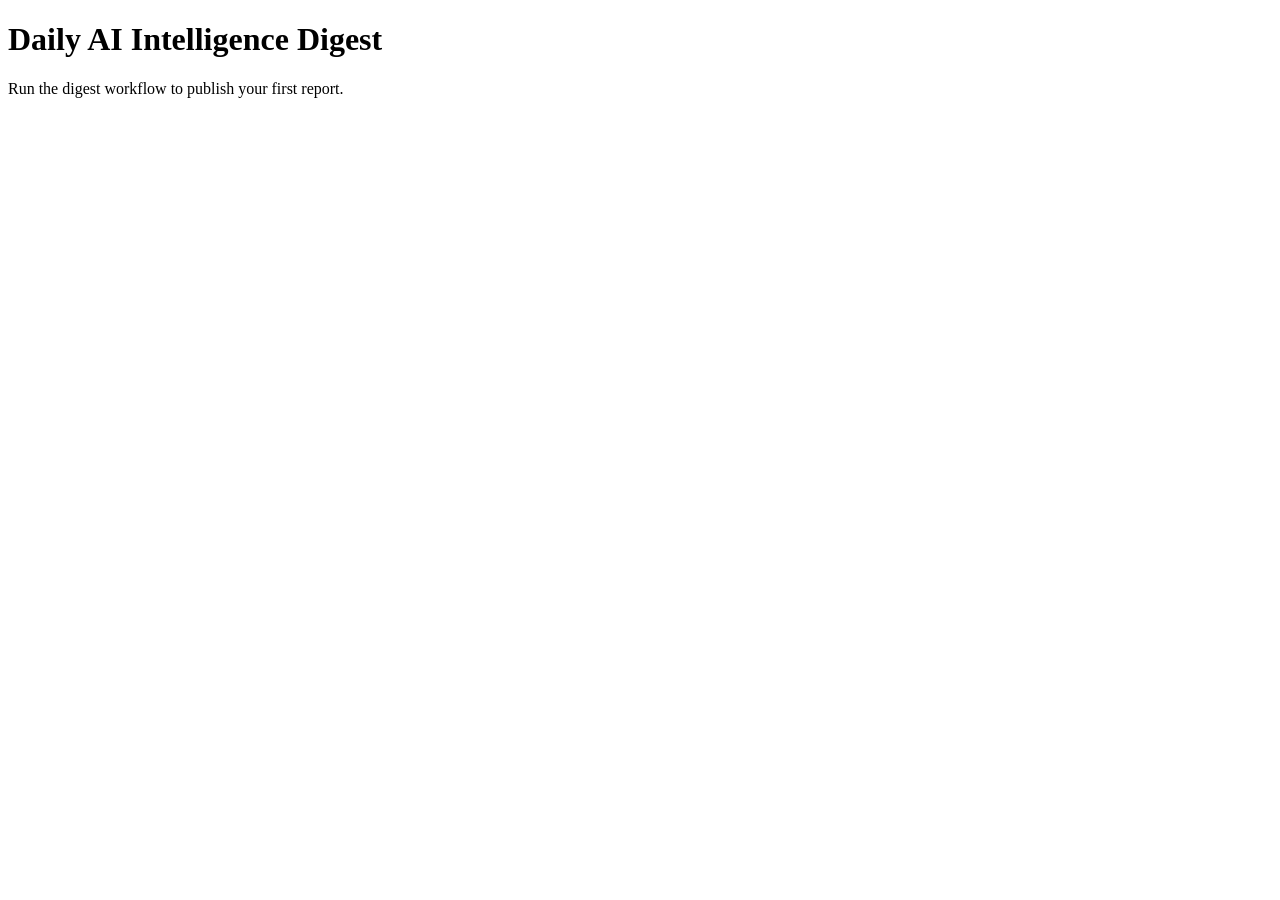
==== docs/index.html @ d6145feb "Add initial HTML structure for index page" ====
<!doctype html><html lang="en"><meta charset="utf-8"><title>AI Intelligence Digest</title><body><h1>Daily AI Intelligence Digest</h1><p>Run the digest workflow to publish your first report.</p></body></html>
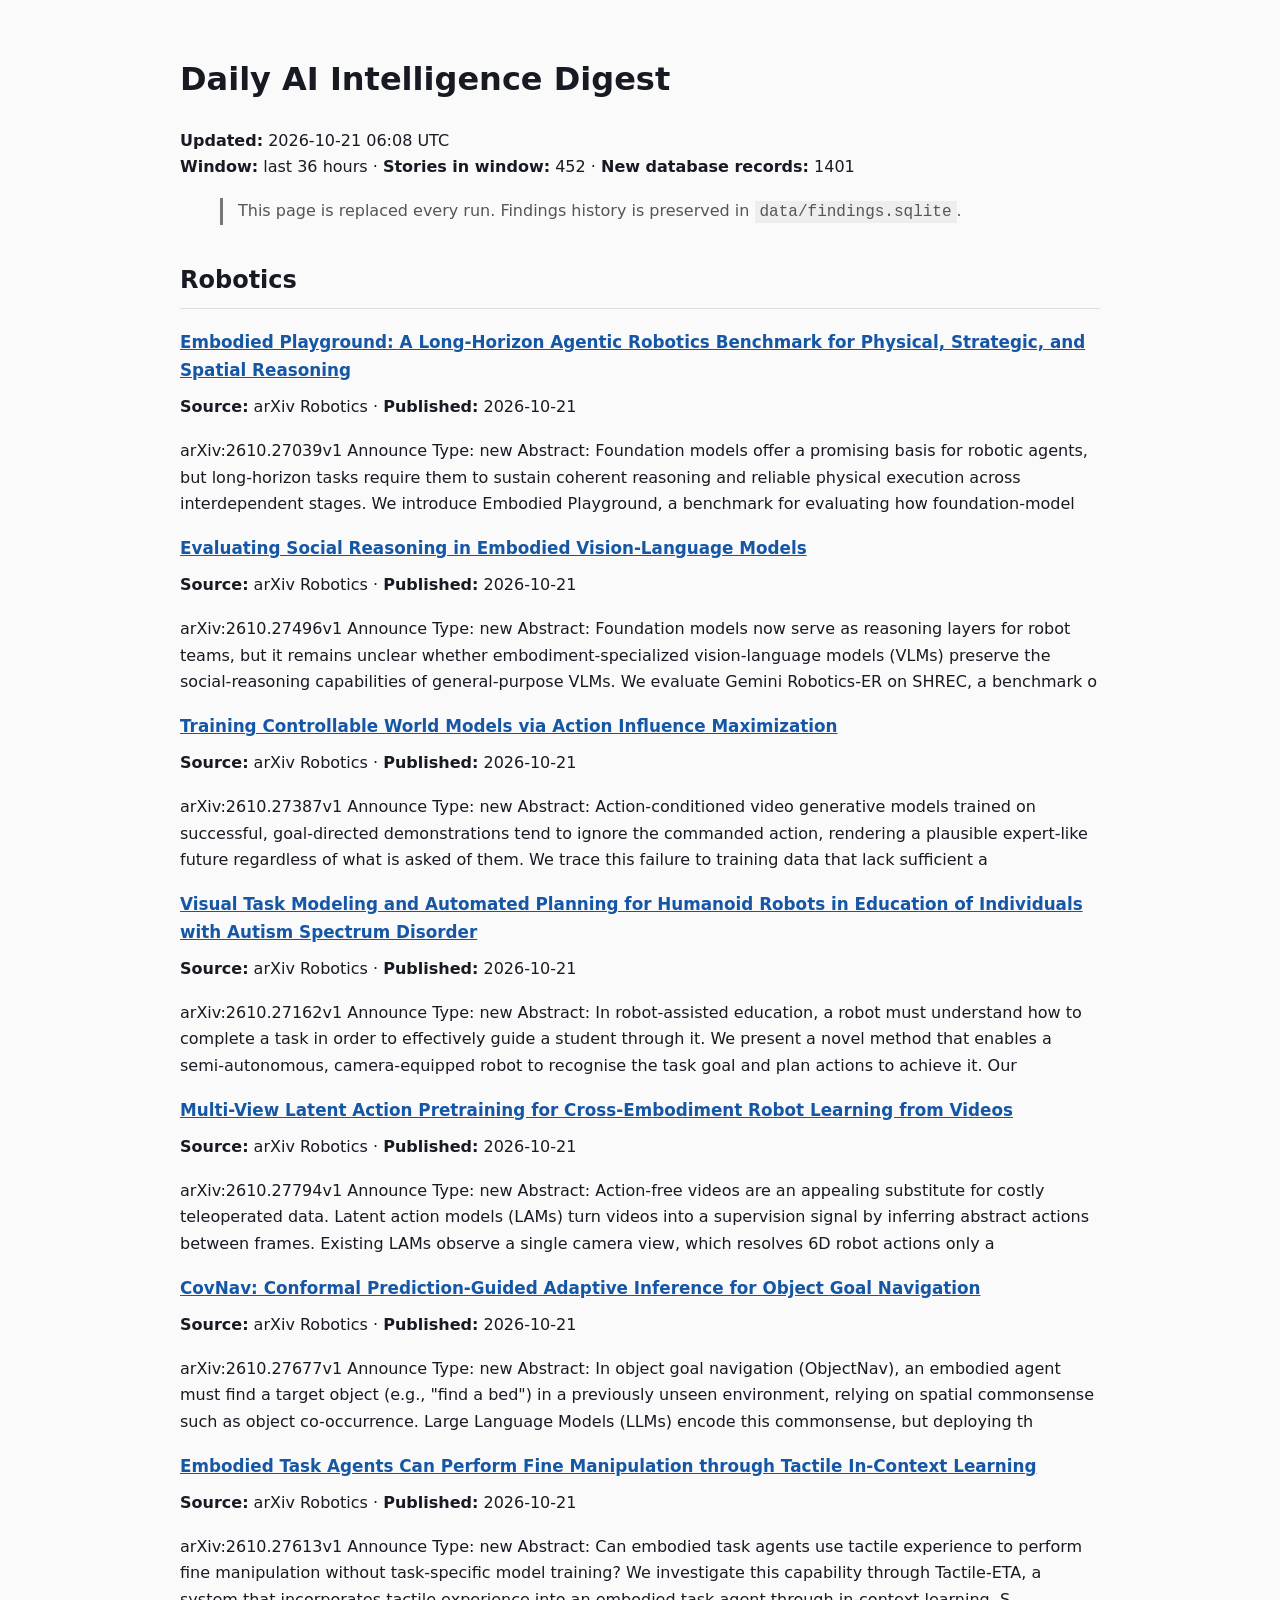
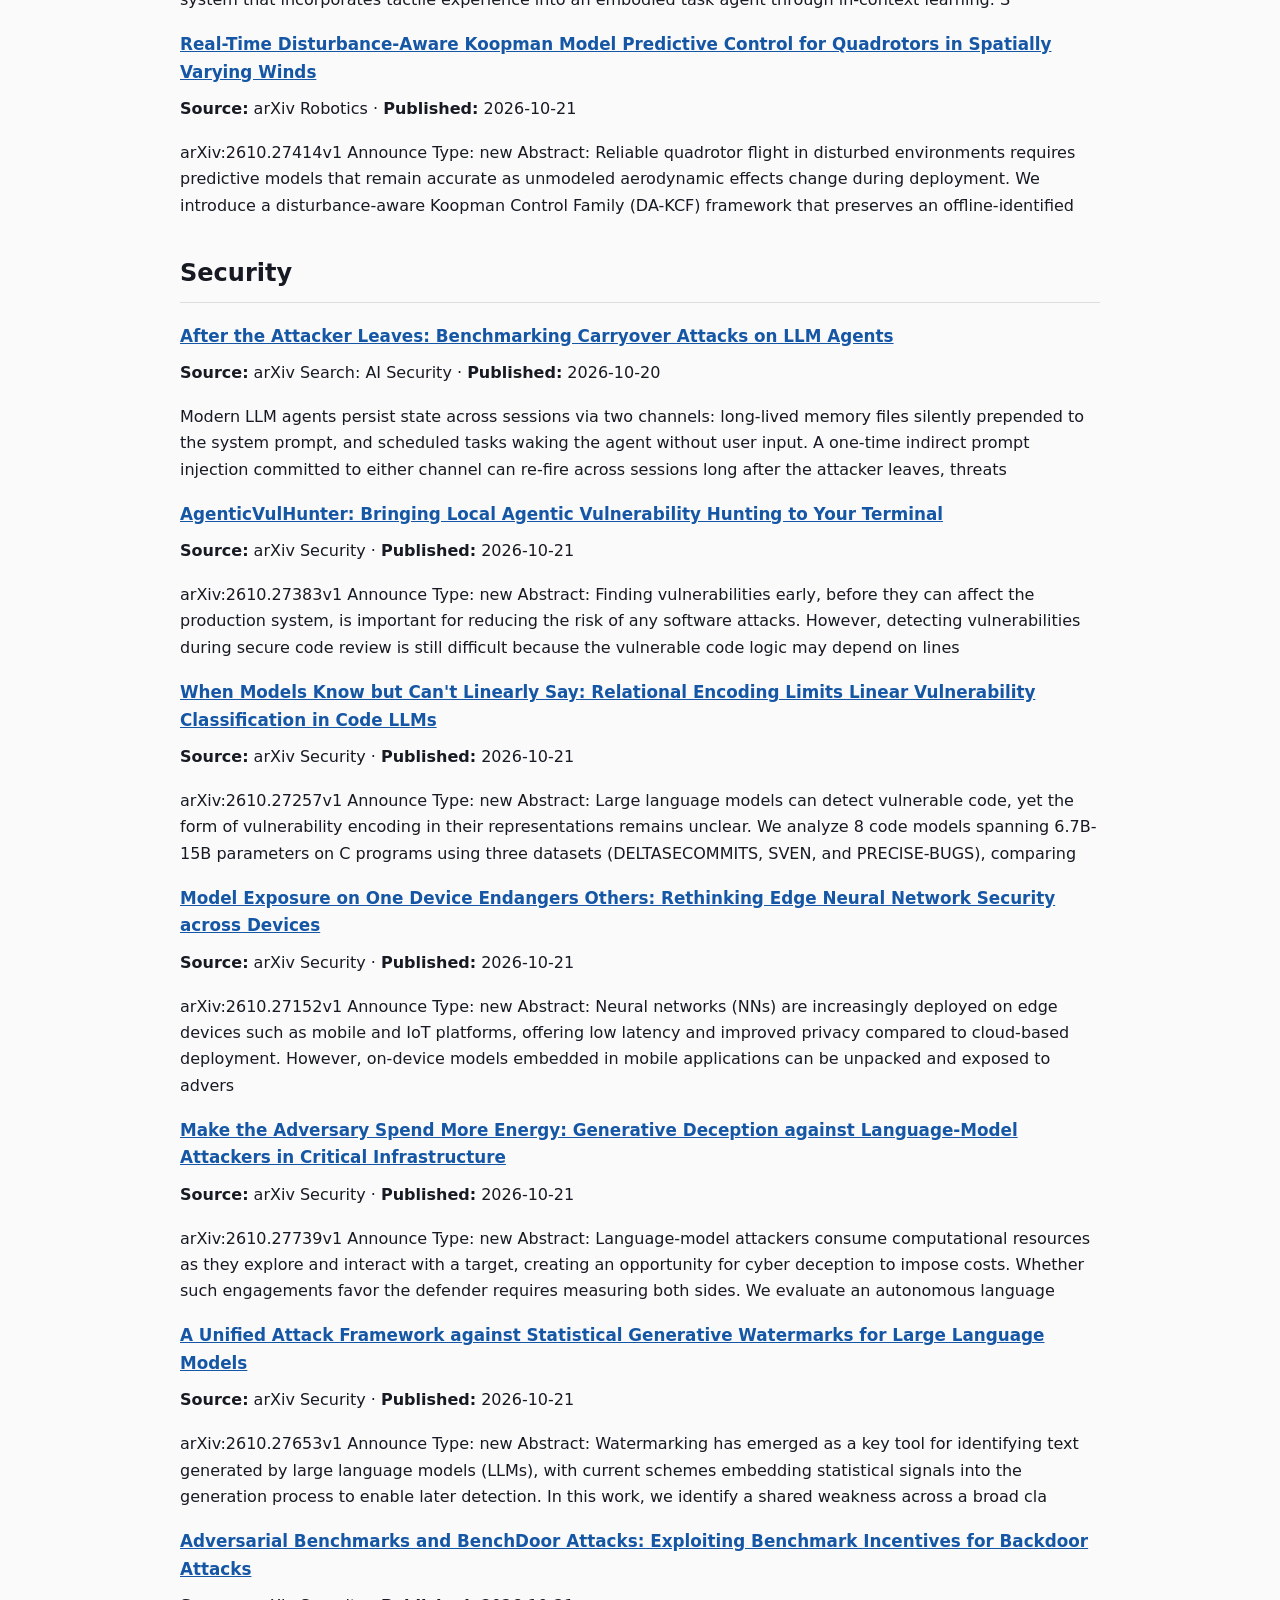
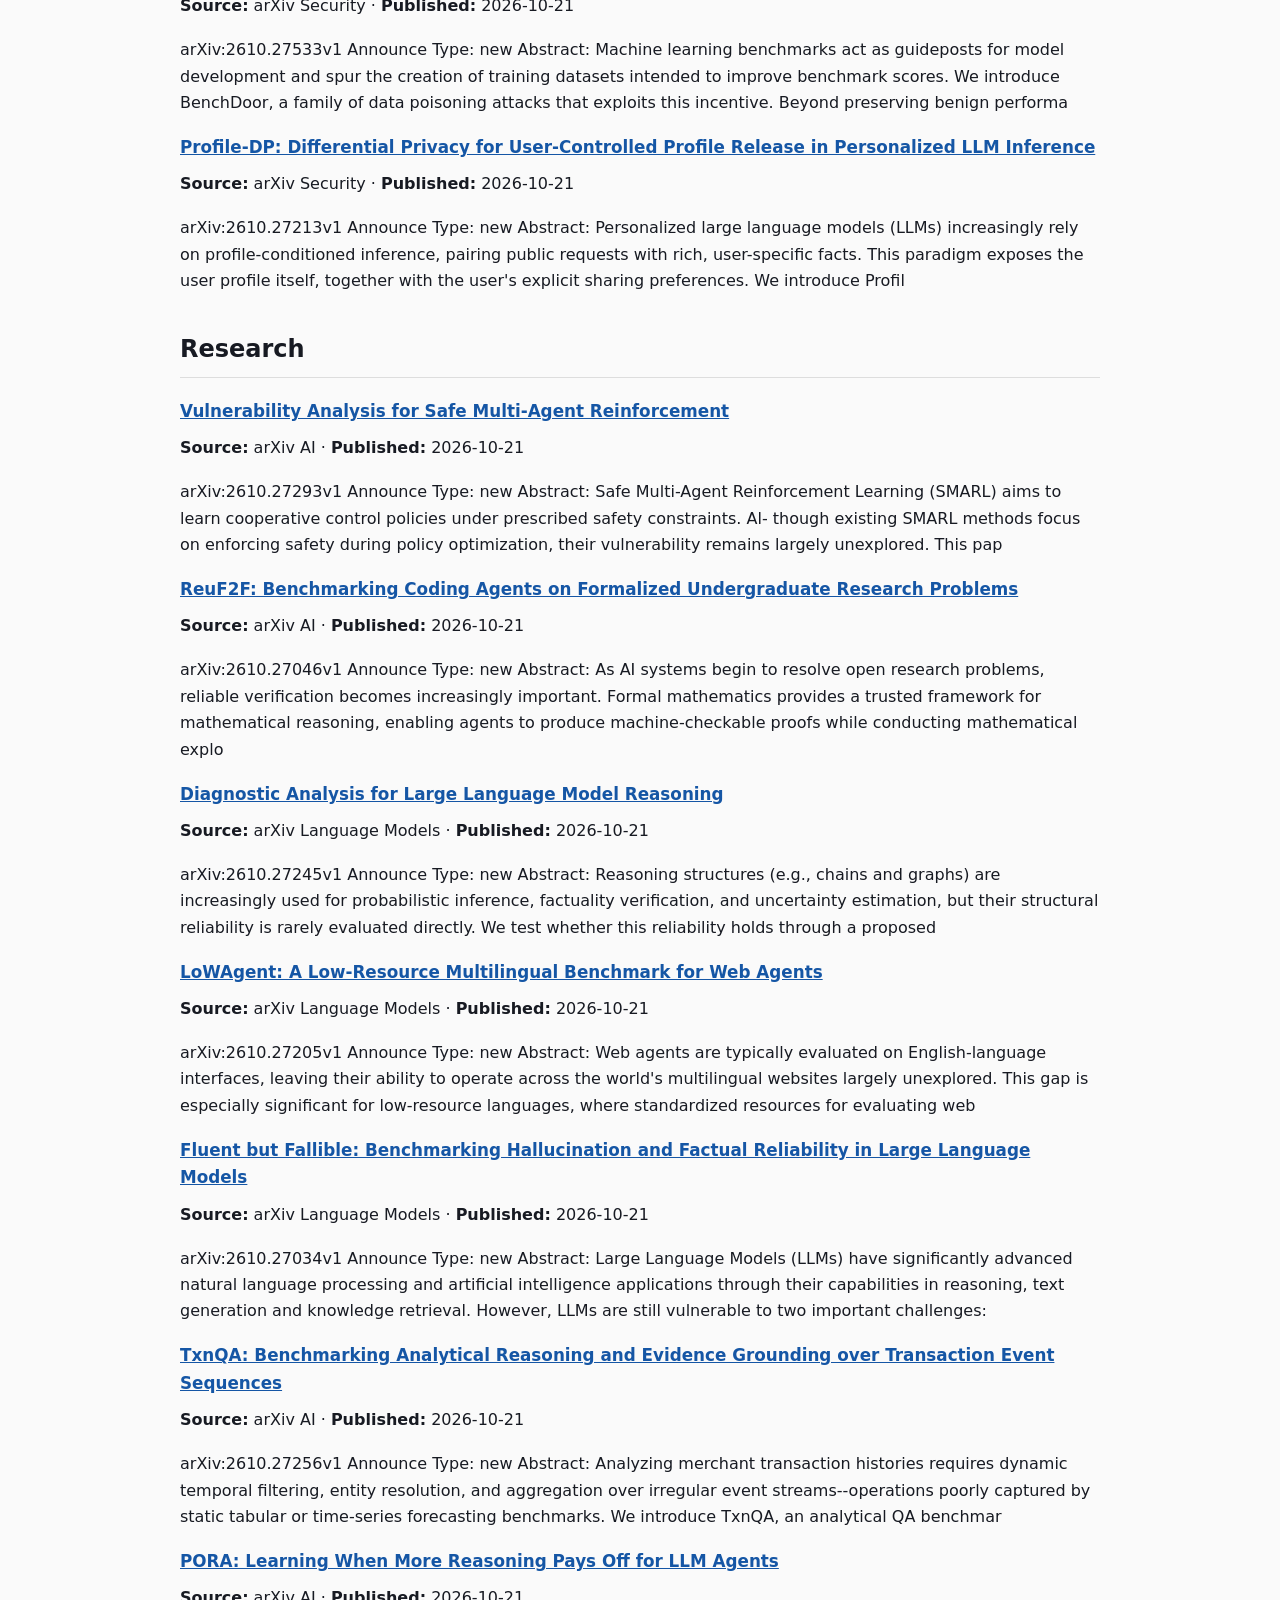
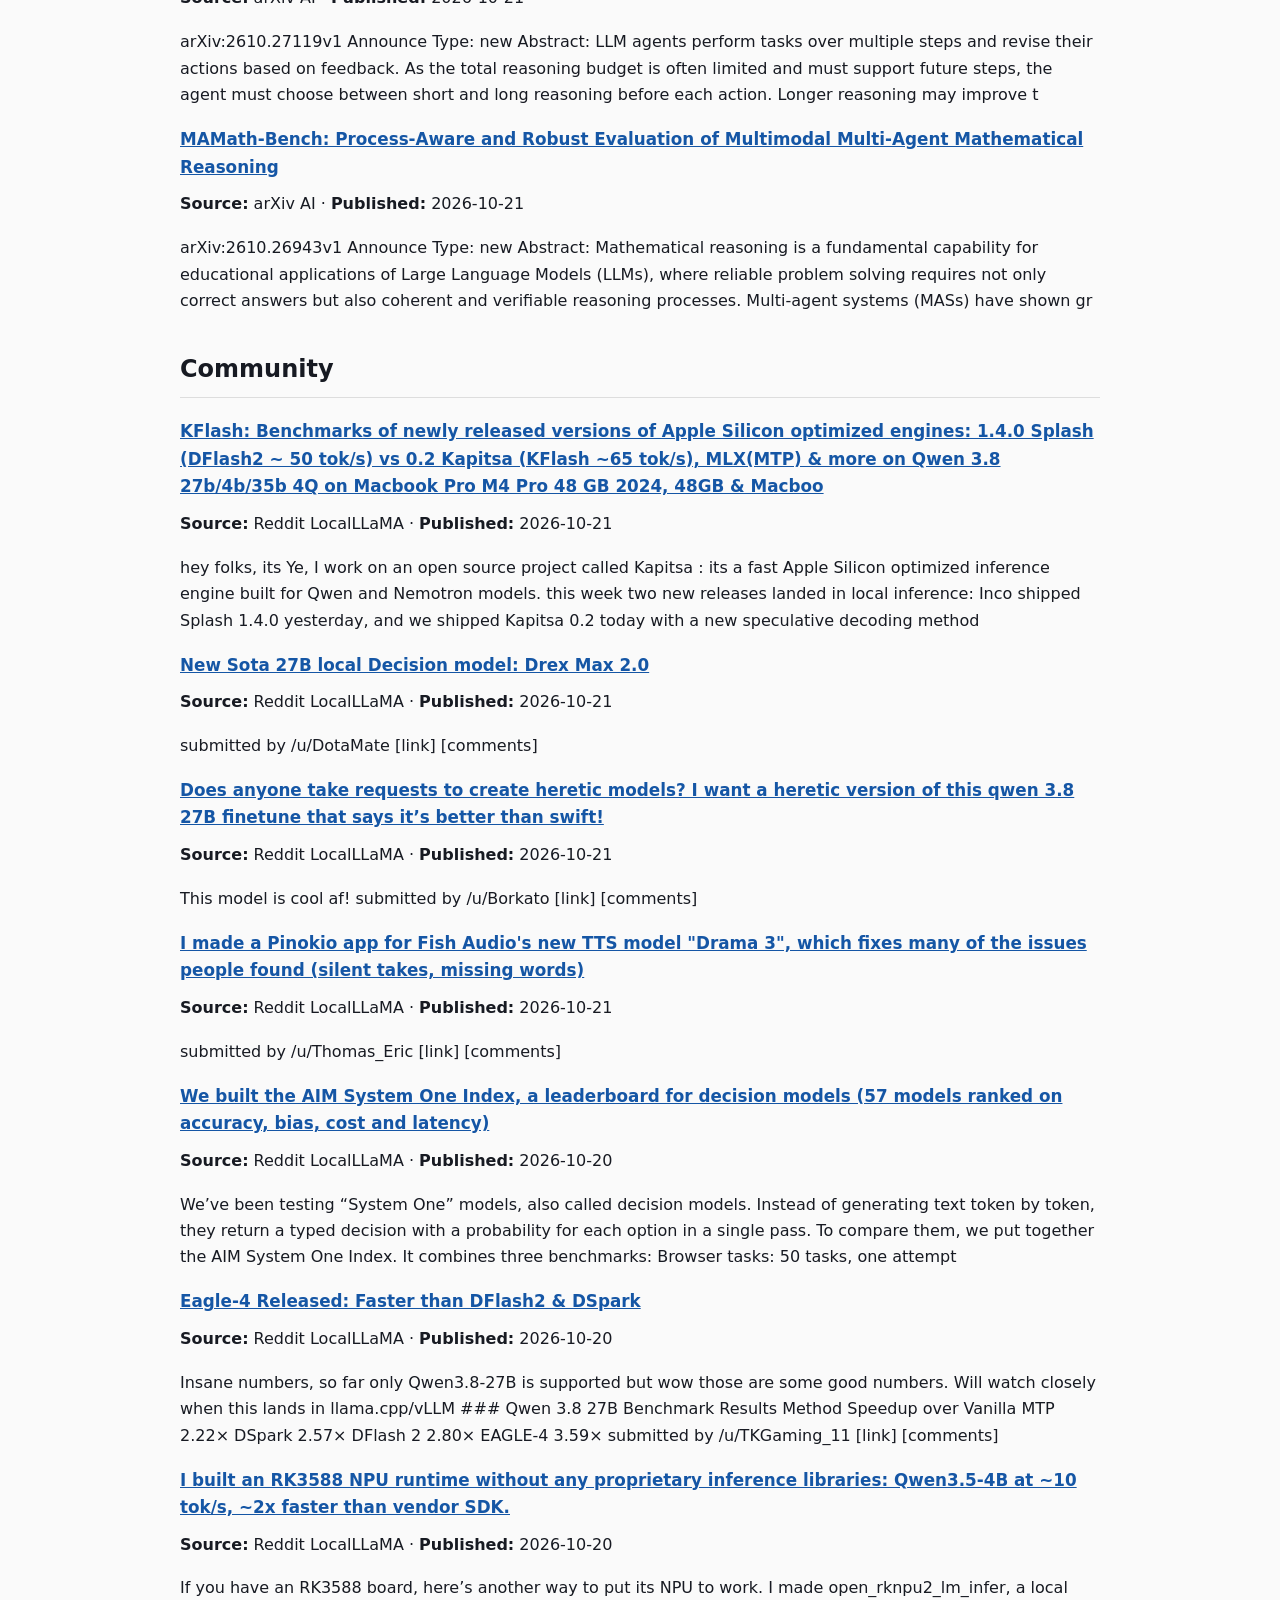
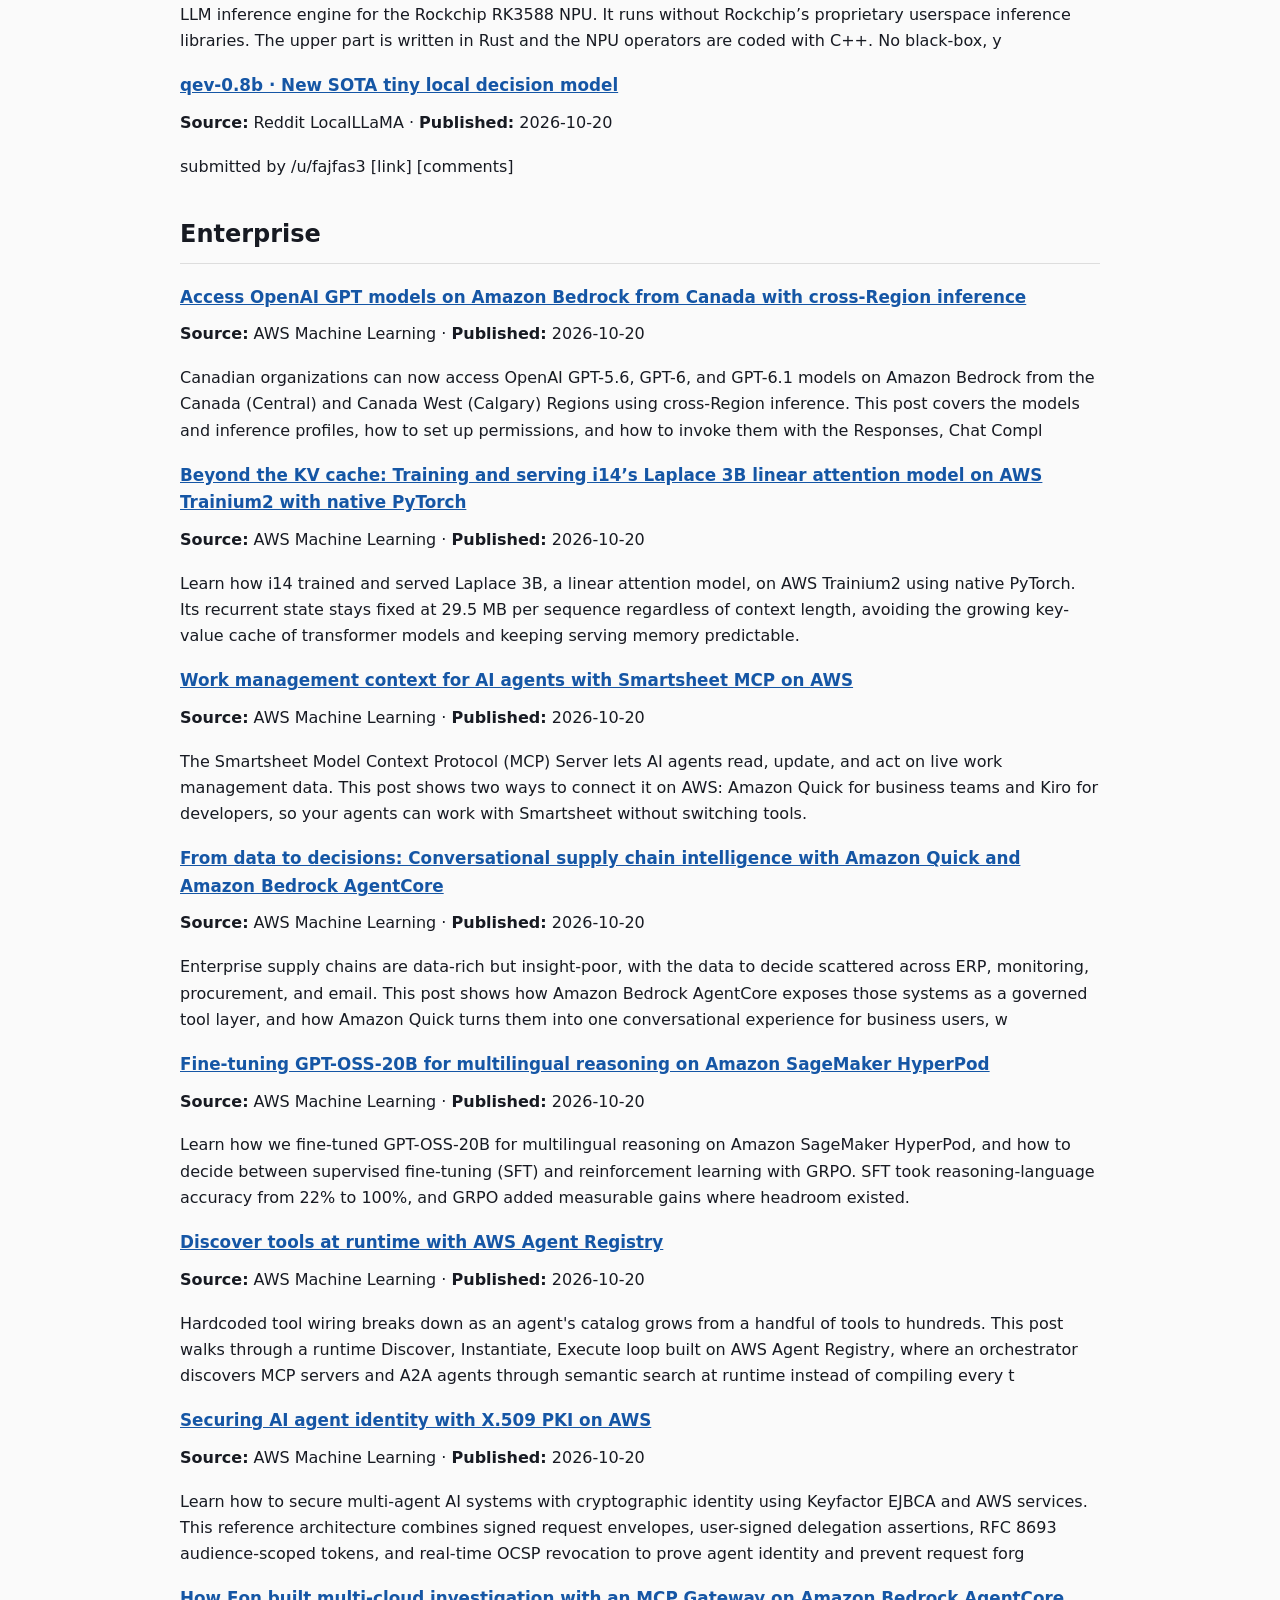
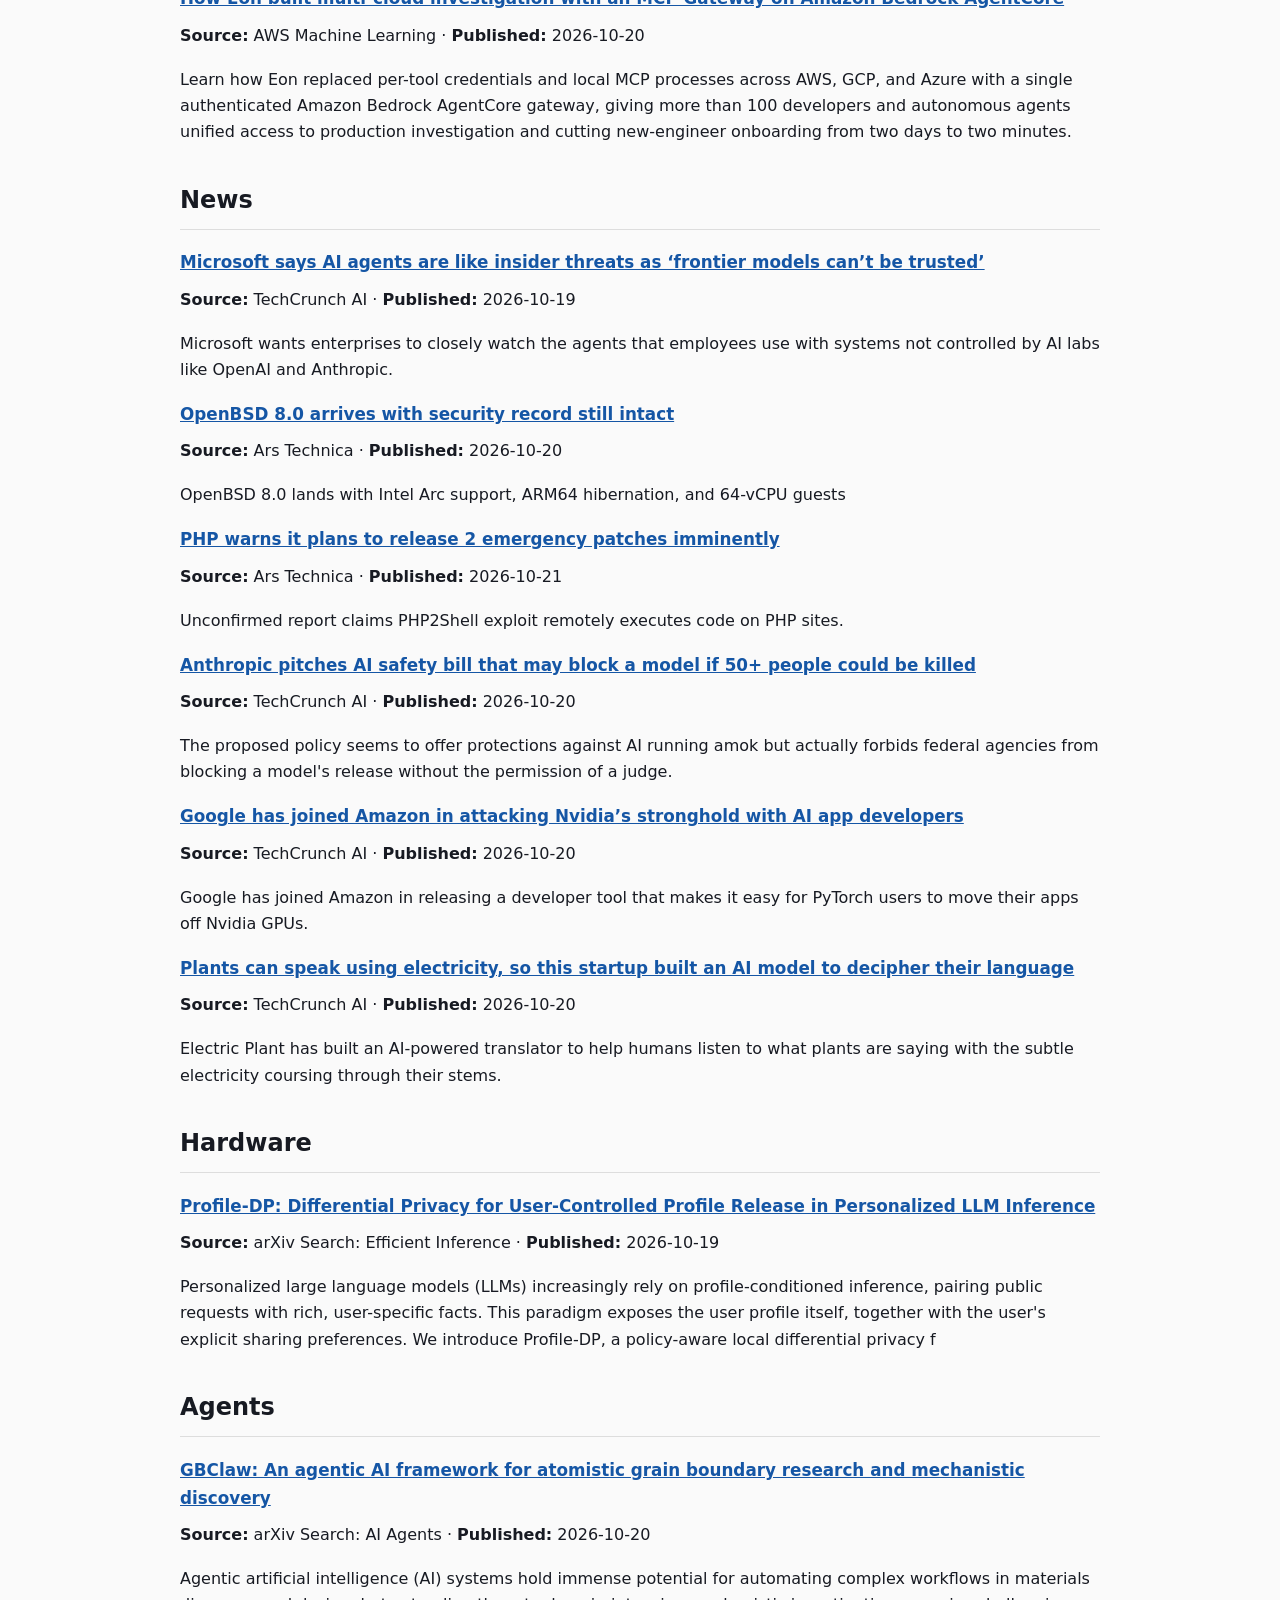
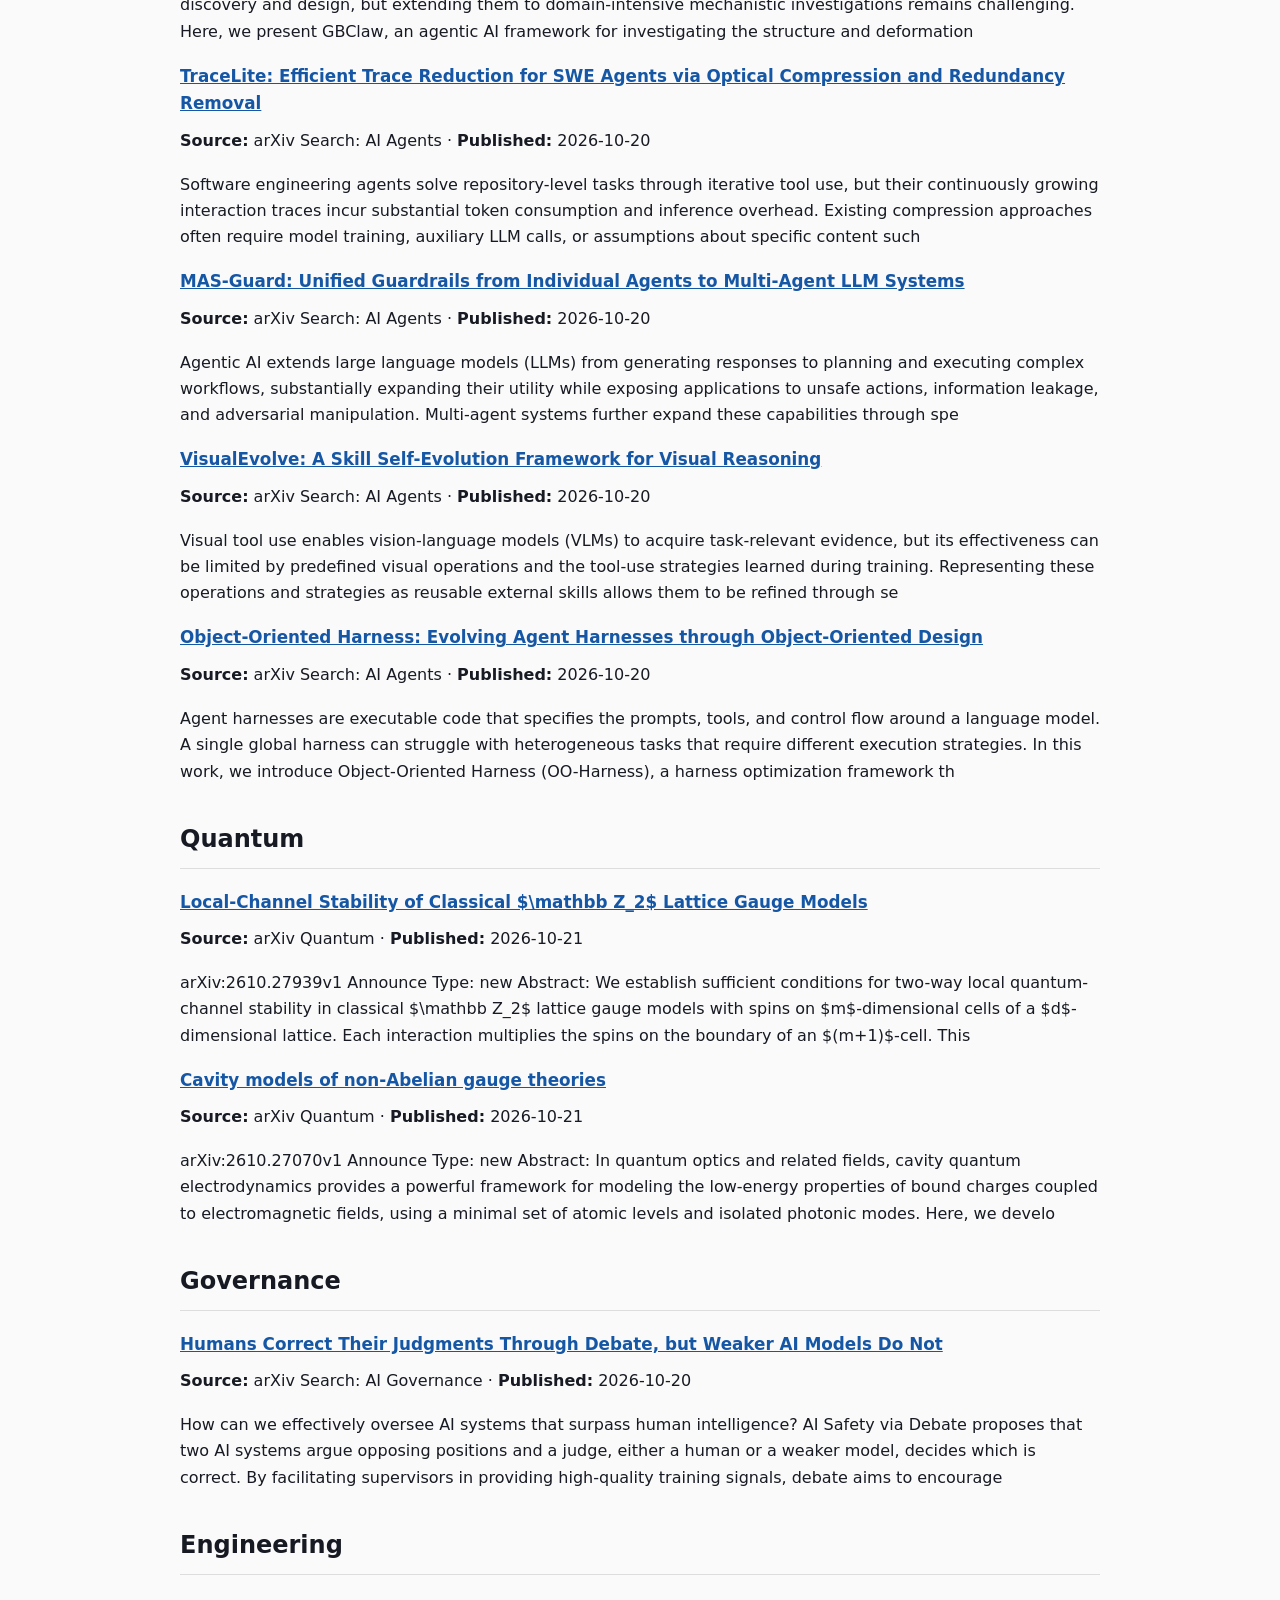
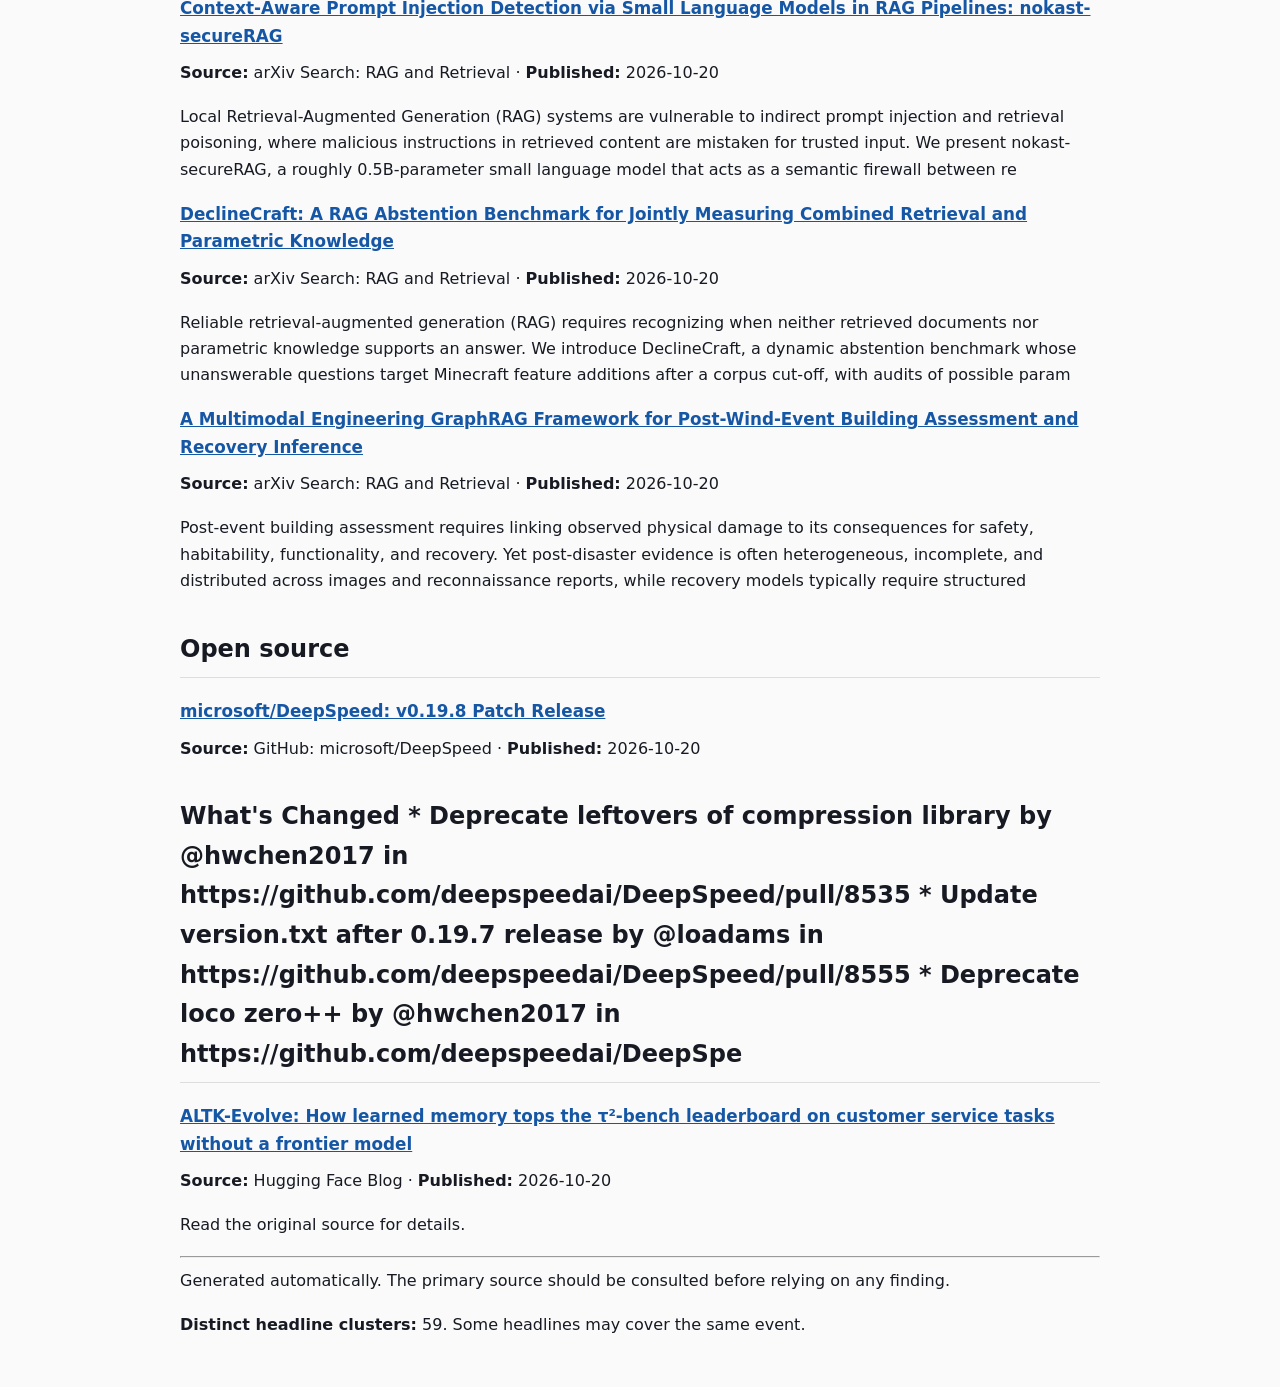
==== commit 4da3e969: "chore: update daily AI digest" ====
--- a/docs/index.html
+++ b/docs/index.html
@@ -1 +1,202 @@
-<!doctype html><html lang="en"><meta charset="utf-8"><title>AI Intelligence Digest</title><body><h1>Daily AI Intelligence Digest</h1><p>Run the digest workflow to publish your first report.</p></body></html>
+<!doctype html><html lang="en"><head><meta charset="utf-8"><meta name="viewport" content="width=device-width,initial-scale=1"><meta http-equiv="Content-Security-Policy" content="default-src 'none'; style-src 'unsafe-inline'; img-src https: data:; base-uri 'none'; form-action 'none'"><title>Daily AI Intelligence Digest</title><style>body{font:16px/1.65 system-ui,Arial,sans-serif;color:#171a22;max-width:920px;margin:0 auto;padding:32px 22px;background:#fafafa}h1{font-size:2rem}h2{margin-top:2.2rem;border-bottom:1px solid #ddd;padding-bottom:.5rem}h3{font-size:1.05rem;margin-bottom:.2rem}p{margin:.6rem 0 1.1rem}a{color:#1556a5}blockquote{border-left:3px solid #777;padding-left:15px;color:#555}code{background:#eee;padding:2px 5px}footer{margin-top:50px}</style></head><body><h1>Daily AI Intelligence Digest</h1>
+<p><strong>Updated:</strong> 2026-10-21 06:08 UTC<br />
+<strong>Window:</strong> last 36 hours · <strong>Stories in window:</strong> 452 · <strong>New database records:</strong> 1401</p>
+<blockquote>
+<p>This page is replaced every run. Findings history is preserved in <code>data/findings.sqlite</code>.</p>
+</blockquote>
+<h2>Robotics</h2>
+<h3><a href="https://arxiv.org/abs/2610.27039">Embodied Playground: A Long-Horizon Agentic Robotics Benchmark for Physical, Strategic, and Spatial Reasoning</a></h3>
+<p><strong>Source:</strong> arXiv Robotics · <strong>Published:</strong> 2026-10-21</p>
+<p>arXiv:2610.27039v1 Announce Type: new  Abstract: Foundation models offer a promising basis for robotic agents, but long-horizon tasks require them to sustain coherent reasoning and reliable physical execution across interdependent stages. We introduce Embodied Playground, a benchmark for evaluating how foundation-model</p>
+<h3><a href="https://arxiv.org/abs/2610.27496">Evaluating Social Reasoning in Embodied Vision-Language Models</a></h3>
+<p><strong>Source:</strong> arXiv Robotics · <strong>Published:</strong> 2026-10-21</p>
+<p>arXiv:2610.27496v1 Announce Type: new  Abstract: Foundation models now serve as reasoning layers for robot teams, but it remains unclear whether embodiment-specialized vision-language models (VLMs) preserve the social-reasoning capabilities of general-purpose VLMs. We evaluate Gemini Robotics-ER on SHREC, a benchmark o</p>
+<h3><a href="https://arxiv.org/abs/2610.27387">Training Controllable World Models via Action Influence Maximization</a></h3>
+<p><strong>Source:</strong> arXiv Robotics · <strong>Published:</strong> 2026-10-21</p>
+<p>arXiv:2610.27387v1 Announce Type: new  Abstract: Action-conditioned video generative models trained on successful, goal-directed demonstrations tend to ignore the commanded action, rendering a plausible expert-like future regardless of what is asked of them. We trace this failure to training data that lack sufficient a</p>
+<h3><a href="https://arxiv.org/abs/2610.27162">Visual Task Modeling and Automated Planning for Humanoid Robots in Education of Individuals with Autism Spectrum Disorder</a></h3>
+<p><strong>Source:</strong> arXiv Robotics · <strong>Published:</strong> 2026-10-21</p>
+<p>arXiv:2610.27162v1 Announce Type: new  Abstract: In robot-assisted education, a robot must understand how to complete a task in order to effectively guide a student through it. We present a novel method that enables a semi-autonomous, camera-equipped robot to recognise the task goal and plan actions to achieve it. Our</p>
+<h3><a href="https://arxiv.org/abs/2610.27794">Multi-View Latent Action Pretraining for Cross-Embodiment Robot Learning from Videos</a></h3>
+<p><strong>Source:</strong> arXiv Robotics · <strong>Published:</strong> 2026-10-21</p>
+<p>arXiv:2610.27794v1 Announce Type: new  Abstract: Action-free videos are an appealing substitute for costly teleoperated data. Latent action models (LAMs) turn videos into a supervision signal by inferring abstract actions between frames. Existing LAMs observe a single camera view, which resolves 6D robot actions only a</p>
+<h3><a href="https://arxiv.org/abs/2610.27677">CovNav: Conformal Prediction-Guided Adaptive Inference for Object Goal Navigation</a></h3>
+<p><strong>Source:</strong> arXiv Robotics · <strong>Published:</strong> 2026-10-21</p>
+<p>arXiv:2610.27677v1 Announce Type: new  Abstract: In object goal navigation (ObjectNav), an embodied agent must find a target object (e.g., &quot;find a bed&quot;) in a previously unseen environment, relying on spatial commonsense such as object co-occurrence. Large Language Models (LLMs) encode this commonsense, but deploying th</p>
+<h3><a href="https://arxiv.org/abs/2610.27613">Embodied Task Agents Can Perform Fine Manipulation through Tactile In-Context Learning</a></h3>
+<p><strong>Source:</strong> arXiv Robotics · <strong>Published:</strong> 2026-10-21</p>
+<p>arXiv:2610.27613v1 Announce Type: new  Abstract: Can embodied task agents use tactile experience to perform fine manipulation without task-specific model training? We investigate this capability through Tactile-ETA, a system that incorporates tactile experience into an embodied task agent through in-context learning. S</p>
+<h3><a href="https://arxiv.org/abs/2610.27414">Real-Time Disturbance-Aware Koopman Model Predictive Control for Quadrotors in Spatially Varying Winds</a></h3>
+<p><strong>Source:</strong> arXiv Robotics · <strong>Published:</strong> 2026-10-21</p>
+<p>arXiv:2610.27414v1 Announce Type: new  Abstract: Reliable quadrotor flight in disturbed environments requires predictive models that remain accurate as unmodeled aerodynamic effects change during deployment. We introduce a disturbance-aware Koopman Control Family (DA-KCF) framework that preserves an offline-identified</p>
+<h2>Security</h2>
+<h3><a href="https://arxiv.org/abs/2610.28425v1">After the Attacker Leaves: Benchmarking Carryover Attacks on LLM Agents</a></h3>
+<p><strong>Source:</strong> arXiv Search: AI Security · <strong>Published:</strong> 2026-10-20</p>
+<p>Modern LLM agents persist state across sessions via two channels: long-lived memory files silently prepended to the system prompt, and scheduled tasks waking the agent without user input. A one-time indirect prompt injection committed to either channel can re-fire across sessions long after the attacker leaves, threats</p>
+<h3><a href="https://arxiv.org/abs/2610.27383">AgenticVulHunter: Bringing Local Agentic Vulnerability Hunting to Your Terminal</a></h3>
+<p><strong>Source:</strong> arXiv Security · <strong>Published:</strong> 2026-10-21</p>
+<p>arXiv:2610.27383v1 Announce Type: new  Abstract: Finding vulnerabilities early, before they can affect the production system, is important for reducing the risk of any software attacks. However, detecting vulnerabilities during secure code review is still difficult because the vulnerable code logic may depend on lines</p>
+<h3><a href="https://arxiv.org/abs/2610.27257">When Models Know but Can't Linearly Say: Relational Encoding Limits Linear Vulnerability Classification in Code LLMs</a></h3>
+<p><strong>Source:</strong> arXiv Security · <strong>Published:</strong> 2026-10-21</p>
+<p>arXiv:2610.27257v1 Announce Type: new  Abstract: Large language models can detect vulnerable code, yet the form of vulnerability encoding in their representations remains unclear. We analyze 8 code models spanning 6.7B-15B parameters on C programs using three datasets (DELTASECOMMITS, SVEN, and PRECISE-BUGS), comparing</p>
+<h3><a href="https://arxiv.org/abs/2610.27152">Model Exposure on One Device Endangers Others: Rethinking Edge Neural Network Security across Devices</a></h3>
+<p><strong>Source:</strong> arXiv Security · <strong>Published:</strong> 2026-10-21</p>
+<p>arXiv:2610.27152v1 Announce Type: new  Abstract: Neural networks (NNs) are increasingly deployed on edge devices such as mobile and IoT platforms, offering low latency and improved privacy compared to cloud-based deployment. However, on-device models embedded in mobile applications can be unpacked and exposed to advers</p>
+<h3><a href="https://arxiv.org/abs/2610.27739">Make the Adversary Spend More Energy: Generative Deception against Language-Model Attackers in Critical Infrastructure</a></h3>
+<p><strong>Source:</strong> arXiv Security · <strong>Published:</strong> 2026-10-21</p>
+<p>arXiv:2610.27739v1 Announce Type: new  Abstract: Language-model attackers consume computational resources as they explore and interact with a target, creating an opportunity for cyber deception to impose costs. Whether such engagements favor the defender requires measuring both sides. We evaluate an autonomous language</p>
+<h3><a href="https://arxiv.org/abs/2610.27653">A Unified Attack Framework against Statistical Generative Watermarks for Large Language Models</a></h3>
+<p><strong>Source:</strong> arXiv Security · <strong>Published:</strong> 2026-10-21</p>
+<p>arXiv:2610.27653v1 Announce Type: new  Abstract: Watermarking has emerged as a key tool for identifying text generated by large language models (LLMs), with current schemes embedding statistical signals into the generation process to enable later detection. In this work, we identify a shared weakness across a broad cla</p>
+<h3><a href="https://arxiv.org/abs/2610.27533">Adversarial Benchmarks and BenchDoor Attacks: Exploiting Benchmark Incentives for Backdoor Attacks</a></h3>
+<p><strong>Source:</strong> arXiv Security · <strong>Published:</strong> 2026-10-21</p>
+<p>arXiv:2610.27533v1 Announce Type: new  Abstract: Machine learning benchmarks act as guideposts for model development and spur the creation of training datasets intended to improve benchmark scores. We introduce BenchDoor, a family of data poisoning attacks that exploits this incentive. Beyond preserving benign performa</p>
+<h3><a href="https://arxiv.org/abs/2610.27213">Profile-DP: Differential Privacy for User-Controlled Profile Release in Personalized LLM Inference</a></h3>
+<p><strong>Source:</strong> arXiv Security · <strong>Published:</strong> 2026-10-21</p>
+<p>arXiv:2610.27213v1 Announce Type: new  Abstract: Personalized large language models (LLMs) increasingly rely on profile-conditioned inference, pairing public requests with rich, user-specific facts. This paradigm exposes the user profile itself, together with the user's explicit sharing preferences. We introduce Profil</p>
+<h2>Research</h2>
+<h3><a href="https://arxiv.org/abs/2610.27293">Vulnerability Analysis for Safe Multi-Agent Reinforcement</a></h3>
+<p><strong>Source:</strong> arXiv AI · <strong>Published:</strong> 2026-10-21</p>
+<p>arXiv:2610.27293v1 Announce Type: new Abstract: Safe Multi-Agent Reinforcement Learning (SMARL) aims to learn cooperative control policies under prescribed safety constraints. Al- though existing SMARL methods focus on enforcing safety during policy optimization, their vulnerability remains largely unexplored. This pap</p>
+<h3><a href="https://arxiv.org/abs/2610.27046">ReuF2F: Benchmarking Coding Agents on Formalized Undergraduate Research Problems</a></h3>
+<p><strong>Source:</strong> arXiv AI · <strong>Published:</strong> 2026-10-21</p>
+<p>arXiv:2610.27046v1 Announce Type: new Abstract: As AI systems begin to resolve open research problems, reliable verification becomes increasingly important. Formal mathematics provides a trusted framework for mathematical reasoning, enabling agents to produce machine-checkable proofs while conducting mathematical explo</p>
+<h3><a href="https://arxiv.org/abs/2610.27245">Diagnostic Analysis for Large Language Model Reasoning</a></h3>
+<p><strong>Source:</strong> arXiv Language Models · <strong>Published:</strong> 2026-10-21</p>
+<p>arXiv:2610.27245v1 Announce Type: new Abstract: Reasoning structures (e.g., chains and graphs) are increasingly used for probabilistic inference, factuality verification, and uncertainty estimation, but their structural reliability is rarely evaluated directly. We test whether this reliability holds through a proposed</p>
+<h3><a href="https://arxiv.org/abs/2610.27205">LoWAgent: A Low-Resource Multilingual Benchmark for Web Agents</a></h3>
+<p><strong>Source:</strong> arXiv Language Models · <strong>Published:</strong> 2026-10-21</p>
+<p>arXiv:2610.27205v1 Announce Type: new Abstract: Web agents are typically evaluated on English-language interfaces, leaving their ability to operate across the world's multilingual websites largely unexplored. This gap is especially significant for low-resource languages, where standardized resources for evaluating web</p>
+<h3><a href="https://arxiv.org/abs/2610.27034">Fluent but Fallible: Benchmarking Hallucination and Factual Reliability in Large Language Models</a></h3>
+<p><strong>Source:</strong> arXiv Language Models · <strong>Published:</strong> 2026-10-21</p>
+<p>arXiv:2610.27034v1 Announce Type: new Abstract: Large Language Models (LLMs) have significantly advanced natural language processing and artificial intelligence applications through their capabilities in reasoning, text generation and knowledge retrieval. However, LLMs are still vulnerable to two important challenges:</p>
+<h3><a href="https://arxiv.org/abs/2610.27256">TxnQA: Benchmarking Analytical Reasoning and Evidence Grounding over Transaction Event Sequences</a></h3>
+<p><strong>Source:</strong> arXiv AI · <strong>Published:</strong> 2026-10-21</p>
+<p>arXiv:2610.27256v1 Announce Type: new Abstract: Analyzing merchant transaction histories requires dynamic temporal filtering, entity resolution, and aggregation over irregular event streams--operations poorly captured by static tabular or time-series forecasting benchmarks. We introduce TxnQA, an analytical QA benchmar</p>
+<h3><a href="https://arxiv.org/abs/2610.27119">PORA: Learning When More Reasoning Pays Off for LLM Agents</a></h3>
+<p><strong>Source:</strong> arXiv AI · <strong>Published:</strong> 2026-10-21</p>
+<p>arXiv:2610.27119v1 Announce Type: new Abstract: LLM agents perform tasks over multiple steps and revise their actions based on feedback. As the total reasoning budget is often limited and must support future steps, the agent must choose between short and long reasoning before each action. Longer reasoning may improve t</p>
+<h3><a href="https://arxiv.org/abs/2610.26943">MAMath-Bench: Process-Aware and Robust Evaluation of Multimodal Multi-Agent Mathematical Reasoning</a></h3>
+<p><strong>Source:</strong> arXiv AI · <strong>Published:</strong> 2026-10-21</p>
+<p>arXiv:2610.26943v1 Announce Type: new Abstract: Mathematical reasoning is a fundamental capability for educational applications of Large Language Models (LLMs), where reliable problem solving requires not only correct answers but also coherent and verifiable reasoning processes. Multi-agent systems (MASs) have shown gr</p>
+<h2>Community</h2>
+<h3><a href="https://www.reddit.com/r/LocalLLaMA/comments/1xbdxg3/kflash_benchmarks_of_newly_released_versions_of/">KFlash: Benchmarks of newly released versions of Apple Silicon optimized engines: 1.4.0 Splash (DFlash2 ~ 50 tok/s) vs 0.2 Kapitsa (KFlash ~65 tok/s), MLX(MTP) &amp; more on Qwen 3.8 27b/4b/35b 4Q on Macbook Pro M4 Pro 48 GB 2024, 48GB &amp; Macboo</a></h3>
+<p><strong>Source:</strong> Reddit LocalLLaMA · <strong>Published:</strong> 2026-10-21</p>
+<p>hey folks, its Ye, I work on an open source project called Kapitsa : its a fast Apple Silicon optimized inference engine built for Qwen and Nemotron models. this week two new releases landed in local inference: Inco shipped Splash 1.4.0 yesterday, and we shipped Kapitsa 0.2 today with a new speculative decoding method</p>
+<h3><a href="https://www.reddit.com/r/LocalLLaMA/comments/1xbexic/new_sota_27b_local_decision_model_drex_max_20/">New Sota 27B local Decision model: Drex Max 2.0</a></h3>
+<p><strong>Source:</strong> Reddit LocalLLaMA · <strong>Published:</strong> 2026-10-21</p>
+<p>submitted by /u/DotaMate [link] [comments]</p>
+<h3><a href="https://www.reddit.com/r/LocalLLaMA/comments/1xbcir1/does_anyone_take_requests_to_create_heretic/">Does anyone take requests to create heretic models? I want a heretic version of this qwen 3.8 27B finetune that says it’s better than swift!</a></h3>
+<p><strong>Source:</strong> Reddit LocalLLaMA · <strong>Published:</strong> 2026-10-21</p>
+<p>This model is cool af! submitted by /u/Borkato [link] [comments]</p>
+<h3><a href="https://www.reddit.com/r/LocalLLaMA/comments/1xbc9og/i_made_a_pinokio_app_for_fish_audios_new_tts/">I made a Pinokio app for Fish Audio's new TTS model &quot;Drama 3&quot;, which fixes many of the issues people found (silent takes, missing words)</a></h3>
+<p><strong>Source:</strong> Reddit LocalLLaMA · <strong>Published:</strong> 2026-10-21</p>
+<p>submitted by /u/Thomas_Eric [link] [comments]</p>
+<h3><a href="https://www.reddit.com/r/LocalLLaMA/comments/1xb73q4/we_built_the_aim_system_one_index_a_leaderboard/">We built the AIM System One Index, a leaderboard for decision models (57 models ranked on accuracy, bias, cost and latency)</a></h3>
+<p><strong>Source:</strong> Reddit LocalLLaMA · <strong>Published:</strong> 2026-10-20</p>
+<p>We’ve been testing “System One” models, also called decision models. Instead of generating text token by token, they return a typed decision with a probability for each option in a single pass. To compare them, we put together the AIM System One Index. It combines three benchmarks: Browser tasks: 50 tasks, one attempt</p>
+<h3><a href="https://www.reddit.com/r/LocalLLaMA/comments/1xb6zds/eagle4_released_faster_than_dflash2_dspark/">Eagle-4 Released: Faster than DFlash2 &amp; DSpark</a></h3>
+<p><strong>Source:</strong> Reddit LocalLLaMA · <strong>Published:</strong> 2026-10-20</p>
+<p>Insane numbers, so far only Qwen3.8-27B is supported but wow those are some good numbers. Will watch closely when this lands in llama.cpp/vLLM ### Qwen 3.8 27B Benchmark Results Method Speedup over Vanilla MTP 2.22× DSpark 2.57× DFlash 2 2.80× EAGLE-4 3.59× submitted by /u/TKGaming_11 [link] [comments]</p>
+<h3><a href="https://www.reddit.com/r/LocalLLaMA/comments/1xb45bq/i_built_an_rk3588_npu_runtime_without_any/">I built an RK3588 NPU runtime without any proprietary inference libraries: Qwen3.5-4B at ~10 tok/s, ~2x faster than vendor SDK.</a></h3>
+<p><strong>Source:</strong> Reddit LocalLLaMA · <strong>Published:</strong> 2026-10-20</p>
+<p>If you have an RK3588 board, here’s another way to put its NPU to work. I made open_rknpu2_lm_infer, a local LLM inference engine for the Rockchip RK3588 NPU. It runs without Rockchip’s proprietary userspace inference libraries. The upper part is written in Rust and the NPU operators are coded with C++. No black-box, y</p>
+<h3><a href="https://www.reddit.com/r/LocalLLaMA/comments/1xazrvd/qev08b_new_sota_tiny_local_decision_model/">qev-0.8b · New SOTA tiny local decision model</a></h3>
+<p><strong>Source:</strong> Reddit LocalLLaMA · <strong>Published:</strong> 2026-10-20</p>
+<p>submitted by /u/fajfas3 [link] [comments]</p>
+<h2>Enterprise</h2>
+<h3><a href="https://aws.amazon.com/blogs/machine-learning/access-openai-gpt-models-on-amazon-bedrock-from-canada-with-cross-region-inference">Access OpenAI GPT models on Amazon Bedrock from Canada with cross-Region inference</a></h3>
+<p><strong>Source:</strong> AWS Machine Learning · <strong>Published:</strong> 2026-10-20</p>
+<p>Canadian organizations can now access OpenAI GPT-5.6, GPT-6, and GPT-6.1 models on Amazon Bedrock from the Canada (Central) and Canada West (Calgary) Regions using cross-Region inference. This post covers the models and inference profiles, how to set up permissions, and how to invoke them with the Responses, Chat Compl</p>
+<h3><a href="https://aws.amazon.com/blogs/machine-learning/beyond-the-kv-cache-training-and-serving-i14s-laplace-3b-linear-attention-model-on-aws-trainium2-with-native-pytorch">Beyond the KV cache: Training and serving i14’s Laplace 3B linear attention model on AWS Trainium2 with native PyTorch</a></h3>
+<p><strong>Source:</strong> AWS Machine Learning · <strong>Published:</strong> 2026-10-20</p>
+<p>Learn how i14 trained and served Laplace 3B, a linear attention model, on AWS Trainium2 using native PyTorch. Its recurrent state stays fixed at 29.5 MB per sequence regardless of context length, avoiding the growing key-value cache of transformer models and keeping serving memory predictable.</p>
+<h3><a href="https://aws.amazon.com/blogs/machine-learning/work-management-context-for-ai-agents-with-smartsheet-mcp-on-aws">Work management context for AI agents with Smartsheet MCP on AWS</a></h3>
+<p><strong>Source:</strong> AWS Machine Learning · <strong>Published:</strong> 2026-10-20</p>
+<p>The Smartsheet Model Context Protocol (MCP) Server lets AI agents read, update, and act on live work management data. This post shows two ways to connect it on AWS: Amazon Quick for business teams and Kiro for developers, so your agents can work with Smartsheet without switching tools.</p>
+<h3><a href="https://aws.amazon.com/blogs/machine-learning/from-data-to-decisions-conversational-supply-chain-intelligence-with-amazon-quick-and-amazon-bedrock-agentcore">From data to decisions: Conversational supply chain intelligence with Amazon Quick and Amazon Bedrock AgentCore</a></h3>
+<p><strong>Source:</strong> AWS Machine Learning · <strong>Published:</strong> 2026-10-20</p>
+<p>Enterprise supply chains are data-rich but insight-poor, with the data to decide scattered across ERP, monitoring, procurement, and email. This post shows how Amazon Bedrock AgentCore exposes those systems as a governed tool layer, and how Amazon Quick turns them into one conversational experience for business users, w</p>
+<h3><a href="https://aws.amazon.com/blogs/machine-learning/fine-tuning-gpt-oss-20b-for-multilingual-reasoning-on-amazon-sagemaker-hyperpod">Fine-tuning GPT-OSS-20B for multilingual reasoning on Amazon SageMaker HyperPod</a></h3>
+<p><strong>Source:</strong> AWS Machine Learning · <strong>Published:</strong> 2026-10-20</p>
+<p>Learn how we fine-tuned GPT-OSS-20B for multilingual reasoning on Amazon SageMaker HyperPod, and how to decide between supervised fine-tuning (SFT) and reinforcement learning with GRPO. SFT took reasoning-language accuracy from 22% to 100%, and GRPO added measurable gains where headroom existed.</p>
+<h3><a href="https://aws.amazon.com/blogs/machine-learning/discover-tools-at-runtime-with-aws-agent-registry">Discover tools at runtime with AWS Agent Registry</a></h3>
+<p><strong>Source:</strong> AWS Machine Learning · <strong>Published:</strong> 2026-10-20</p>
+<p>Hardcoded tool wiring breaks down as an agent's catalog grows from a handful of tools to hundreds. This post walks through a runtime Discover, Instantiate, Execute loop built on AWS Agent Registry, where an orchestrator discovers MCP servers and A2A agents through semantic search at runtime instead of compiling every t</p>
+<h3><a href="https://aws.amazon.com/blogs/machine-learning/securing-ai-agent-identity-with-x-509-pki-on-aws">Securing AI agent identity with X.509 PKI on AWS</a></h3>
+<p><strong>Source:</strong> AWS Machine Learning · <strong>Published:</strong> 2026-10-20</p>
+<p>Learn how to secure multi-agent AI systems with cryptographic identity using Keyfactor EJBCA and AWS services. This reference architecture combines signed request envelopes, user-signed delegation assertions, RFC 8693 audience-scoped tokens, and real-time OCSP revocation to prove agent identity and prevent request forg</p>
+<h3><a href="https://aws.amazon.com/blogs/machine-learning/how-eon-built-multi-cloud-investigation-with-an-mcp-gateway-on-amazon-bedrock-agentcore">How Eon built multi-cloud investigation with an MCP Gateway on Amazon Bedrock AgentCore</a></h3>
+<p><strong>Source:</strong> AWS Machine Learning · <strong>Published:</strong> 2026-10-20</p>
+<p>Learn how Eon replaced per-tool credentials and local MCP processes across AWS, GCP, and Azure with a single authenticated Amazon Bedrock AgentCore gateway, giving more than 100 developers and autonomous agents unified access to production investigation and cutting new-engineer onboarding from two days to two minutes.</p>
+<h2>News</h2>
+<h3><a href="https://techcrunch.com/2026/10/19/microsoft-says-ai-agents-are-like-insider-threats-as-frontier-models-cant-be-trusted">Microsoft says AI agents are like insider threats as ‘frontier models can’t be trusted’</a></h3>
+<p><strong>Source:</strong> TechCrunch AI · <strong>Published:</strong> 2026-10-19</p>
+<p>Microsoft wants enterprises to closely watch the agents that employees use with systems not controlled by AI labs like OpenAI and Anthropic.</p>
+<h3><a href="https://arstechnica.com/gadgets/2026/10/openbsd-8-0-lands-with-intel-arc-graphics-support/">OpenBSD 8.0 arrives with security record still intact</a></h3>
+<p><strong>Source:</strong> Ars Technica · <strong>Published:</strong> 2026-10-20</p>
+<p>OpenBSD 8.0 lands with Intel Arc support, ARM64 hibernation, and 64-vCPU guests</p>
+<h3><a href="https://arstechnica.com/security/2026/10/php-maintainers-tell-web-devs-to-prepare-themselves-for-critical-security-patches/">PHP warns it plans to release 2 emergency patches imminently</a></h3>
+<p><strong>Source:</strong> Ars Technica · <strong>Published:</strong> 2026-10-21</p>
+<p>Unconfirmed report claims PHP2Shell exploit remotely executes code on PHP sites.</p>
+<h3><a href="https://techcrunch.com/2026/10/20/anthropic-pitches-ai-safety-bill-that-may-block-a-model-if-50-people-could-be-killed">Anthropic pitches AI safety bill that may block a model if 50+ people could be killed</a></h3>
+<p><strong>Source:</strong> TechCrunch AI · <strong>Published:</strong> 2026-10-20</p>
+<p>The proposed policy seems to offer protections against AI running amok but actually forbids federal agencies from blocking a model's release without the permission of a judge.</p>
+<h3><a href="https://techcrunch.com/2026/10/20/google-has-joined-amazon-in-attacking-nvidias-stronghold-with-ai-app-developers">Google has joined Amazon in attacking Nvidia’s stronghold with AI app developers</a></h3>
+<p><strong>Source:</strong> TechCrunch AI · <strong>Published:</strong> 2026-10-20</p>
+<p>Google has joined Amazon in releasing a developer tool that makes it easy for PyTorch users to move their apps off Nvidia GPUs.</p>
+<h3><a href="https://techcrunch.com/2026/10/20/plants-can-speak-using-electricity-so-this-startup-built-an-ai-model-to-decipher-their-language">Plants can speak using electricity, so this startup built an AI model to decipher their language</a></h3>
+<p><strong>Source:</strong> TechCrunch AI · <strong>Published:</strong> 2026-10-20</p>
+<p>Electric Plant has built an AI-powered translator to help humans listen to what plants are saying with the subtle electricity coursing through their stems.</p>
+<h2>Hardware</h2>
+<h3><a href="https://arxiv.org/abs/2610.27213v1">Profile-DP: Differential Privacy for User-Controlled Profile Release in Personalized LLM Inference</a></h3>
+<p><strong>Source:</strong> arXiv Search: Efficient Inference · <strong>Published:</strong> 2026-10-19</p>
+<p>Personalized large language models (LLMs) increasingly rely on profile-conditioned inference, pairing public requests with rich, user-specific facts. This paradigm exposes the user profile itself, together with the user's explicit sharing preferences. We introduce Profile-DP, a policy-aware local differential privacy f</p>
+<h2>Agents</h2>
+<h3><a href="https://arxiv.org/abs/2610.28629v1">GBClaw: An agentic AI framework for atomistic grain boundary research and mechanistic discovery</a></h3>
+<p><strong>Source:</strong> arXiv Search: AI Agents · <strong>Published:</strong> 2026-10-20</p>
+<p>Agentic artificial intelligence (AI) systems hold immense potential for automating complex workflows in materials discovery and design, but extending them to domain-intensive mechanistic investigations remains challenging. Here, we present GBClaw, an agentic AI framework for investigating the structure and deformation</p>
+<h3><a href="https://arxiv.org/abs/2610.28612v1">TraceLite: Efficient Trace Reduction for SWE Agents via Optical Compression and Redundancy Removal</a></h3>
+<p><strong>Source:</strong> arXiv Search: AI Agents · <strong>Published:</strong> 2026-10-20</p>
+<p>Software engineering agents solve repository-level tasks through iterative tool use, but their continuously growing interaction traces incur substantial token consumption and inference overhead. Existing compression approaches often require model training, auxiliary LLM calls, or assumptions about specific content such</p>
+<h3><a href="https://arxiv.org/abs/2610.28397v1">MAS-Guard: Unified Guardrails from Individual Agents to Multi-Agent LLM Systems</a></h3>
+<p><strong>Source:</strong> arXiv Search: AI Agents · <strong>Published:</strong> 2026-10-20</p>
+<p>Agentic AI extends large language models (LLMs) from generating responses to planning and executing complex workflows, substantially expanding their utility while exposing applications to unsafe actions, information leakage, and adversarial manipulation. Multi-agent systems further expand these capabilities through spe</p>
+<h3><a href="https://arxiv.org/abs/2610.28386v1">VisualEvolve: A Skill Self-Evolution Framework for Visual Reasoning</a></h3>
+<p><strong>Source:</strong> arXiv Search: AI Agents · <strong>Published:</strong> 2026-10-20</p>
+<p>Visual tool use enables vision-language models (VLMs) to acquire task-relevant evidence, but its effectiveness can be limited by predefined visual operations and the tool-use strategies learned during training. Representing these operations and strategies as reusable external skills allows them to be refined through se</p>
+<h3><a href="https://arxiv.org/abs/2610.28380v1">Object-Oriented Harness: Evolving Agent Harnesses through Object-Oriented Design</a></h3>
+<p><strong>Source:</strong> arXiv Search: AI Agents · <strong>Published:</strong> 2026-10-20</p>
+<p>Agent harnesses are executable code that specifies the prompts, tools, and control flow around a language model. A single global harness can struggle with heterogeneous tasks that require different execution strategies. In this work, we introduce Object-Oriented Harness (OO-Harness), a harness optimization framework th</p>
+<h2>Quantum</h2>
+<h3><a href="https://arxiv.org/abs/2610.27939">Local-Channel Stability of Classical $\mathbb Z_2$ Lattice Gauge Models</a></h3>
+<p><strong>Source:</strong> arXiv Quantum · <strong>Published:</strong> 2026-10-21</p>
+<p>arXiv:2610.27939v1 Announce Type: new  Abstract: We establish sufficient conditions for two-way local quantum-channel stability in classical $\mathbb Z_2$ lattice gauge models with spins on $m$-dimensional cells of a $d$-dimensional lattice. Each interaction multiplies the spins on the boundary of an $(m+1)$-cell. This</p>
+<h3><a href="https://arxiv.org/abs/2610.27070">Cavity models of non-Abelian gauge theories</a></h3>
+<p><strong>Source:</strong> arXiv Quantum · <strong>Published:</strong> 2026-10-21</p>
+<p>arXiv:2610.27070v1 Announce Type: new  Abstract: In quantum optics and related fields, cavity quantum electrodynamics provides a powerful framework for modeling the low-energy properties of bound charges coupled to electromagnetic fields, using a minimal set of atomic levels and isolated photonic modes. Here, we develo</p>
+<h2>Governance</h2>
+<h3><a href="https://arxiv.org/abs/2610.28539v1">Humans Correct Their Judgments Through Debate, but Weaker AI Models Do Not</a></h3>
+<p><strong>Source:</strong> arXiv Search: AI Governance · <strong>Published:</strong> 2026-10-20</p>
+<p>How can we effectively oversee AI systems that surpass human intelligence? AI Safety via Debate proposes that two AI systems argue opposing positions and a judge, either a human or a weaker model, decides which is correct. By facilitating supervisors in providing high-quality training signals, debate aims to encourage</p>
+<h2>Engineering</h2>
+<h3><a href="https://arxiv.org/abs/2610.28364v1">Context-Aware Prompt Injection Detection via Small Language Models in RAG Pipelines: nokast-secureRAG</a></h3>
+<p><strong>Source:</strong> arXiv Search: RAG and Retrieval · <strong>Published:</strong> 2026-10-20</p>
+<p>Local Retrieval-Augmented Generation (RAG) systems are vulnerable to indirect prompt injection and retrieval poisoning, where malicious instructions in retrieved content are mistaken for trusted input. We present nokast-secureRAG, a roughly 0.5B-parameter small language model that acts as a semantic firewall between re</p>
+<h3><a href="https://arxiv.org/abs/2610.28340v1">DeclineCraft: A RAG Abstention Benchmark for Jointly Measuring Combined Retrieval and Parametric Knowledge</a></h3>
+<p><strong>Source:</strong> arXiv Search: RAG and Retrieval · <strong>Published:</strong> 2026-10-20</p>
+<p>Reliable retrieval-augmented generation (RAG) requires recognizing when neither retrieved documents nor parametric knowledge supports an answer. We introduce DeclineCraft, a dynamic abstention benchmark whose unanswerable questions target Minecraft feature additions after a corpus cut-off, with audits of possible param</p>
+<h3><a href="https://arxiv.org/abs/2610.28216v1">A Multimodal Engineering GraphRAG Framework for Post-Wind-Event Building Assessment and Recovery Inference</a></h3>
+<p><strong>Source:</strong> arXiv Search: RAG and Retrieval · <strong>Published:</strong> 2026-10-20</p>
+<p>Post-event building assessment requires linking observed physical damage to its consequences for safety, habitability, functionality, and recovery. Yet post-disaster evidence is often heterogeneous, incomplete, and distributed across images and reconnaissance reports, while recovery models typically require structured</p>
+<h2>Open source</h2>
+<h3><a href="https://github.com/deepspeedai/DeepSpeed/releases/tag/v0.19.8">microsoft/DeepSpeed: v0.19.8 Patch Release</a></h3>
+<p><strong>Source:</strong> GitHub: microsoft/DeepSpeed · <strong>Published:</strong> 2026-10-20</p>
+<h2>What's Changed * Deprecate leftovers of compression library by @hwchen2017 in https://github.com/deepspeedai/DeepSpeed/pull/8535 * Update version.txt after 0.19.7 release by @loadams in https://github.com/deepspeedai/DeepSpeed/pull/8555 * Deprecate loco zero++ by @hwchen2017 in https://github.com/deepspeedai/DeepSpe</h2>
+<h3><a href="https://huggingface.co/blog/ibm-research/altk-evolve-bc">ALTK-Evolve: How learned memory tops the τ²-bench leaderboard on customer service tasks without a frontier model</a></h3>
+<p><strong>Source:</strong> Hugging Face Blog · <strong>Published:</strong> 2026-10-20</p>
+<p>Read the original source for details.</p>
+<hr />
+<p>Generated automatically. The primary source should be consulted before relying on any finding.</p>
+<p><strong>Distinct headline clusters:</strong> 59. Some headlines may cover the same event.</p>
+</body></html>
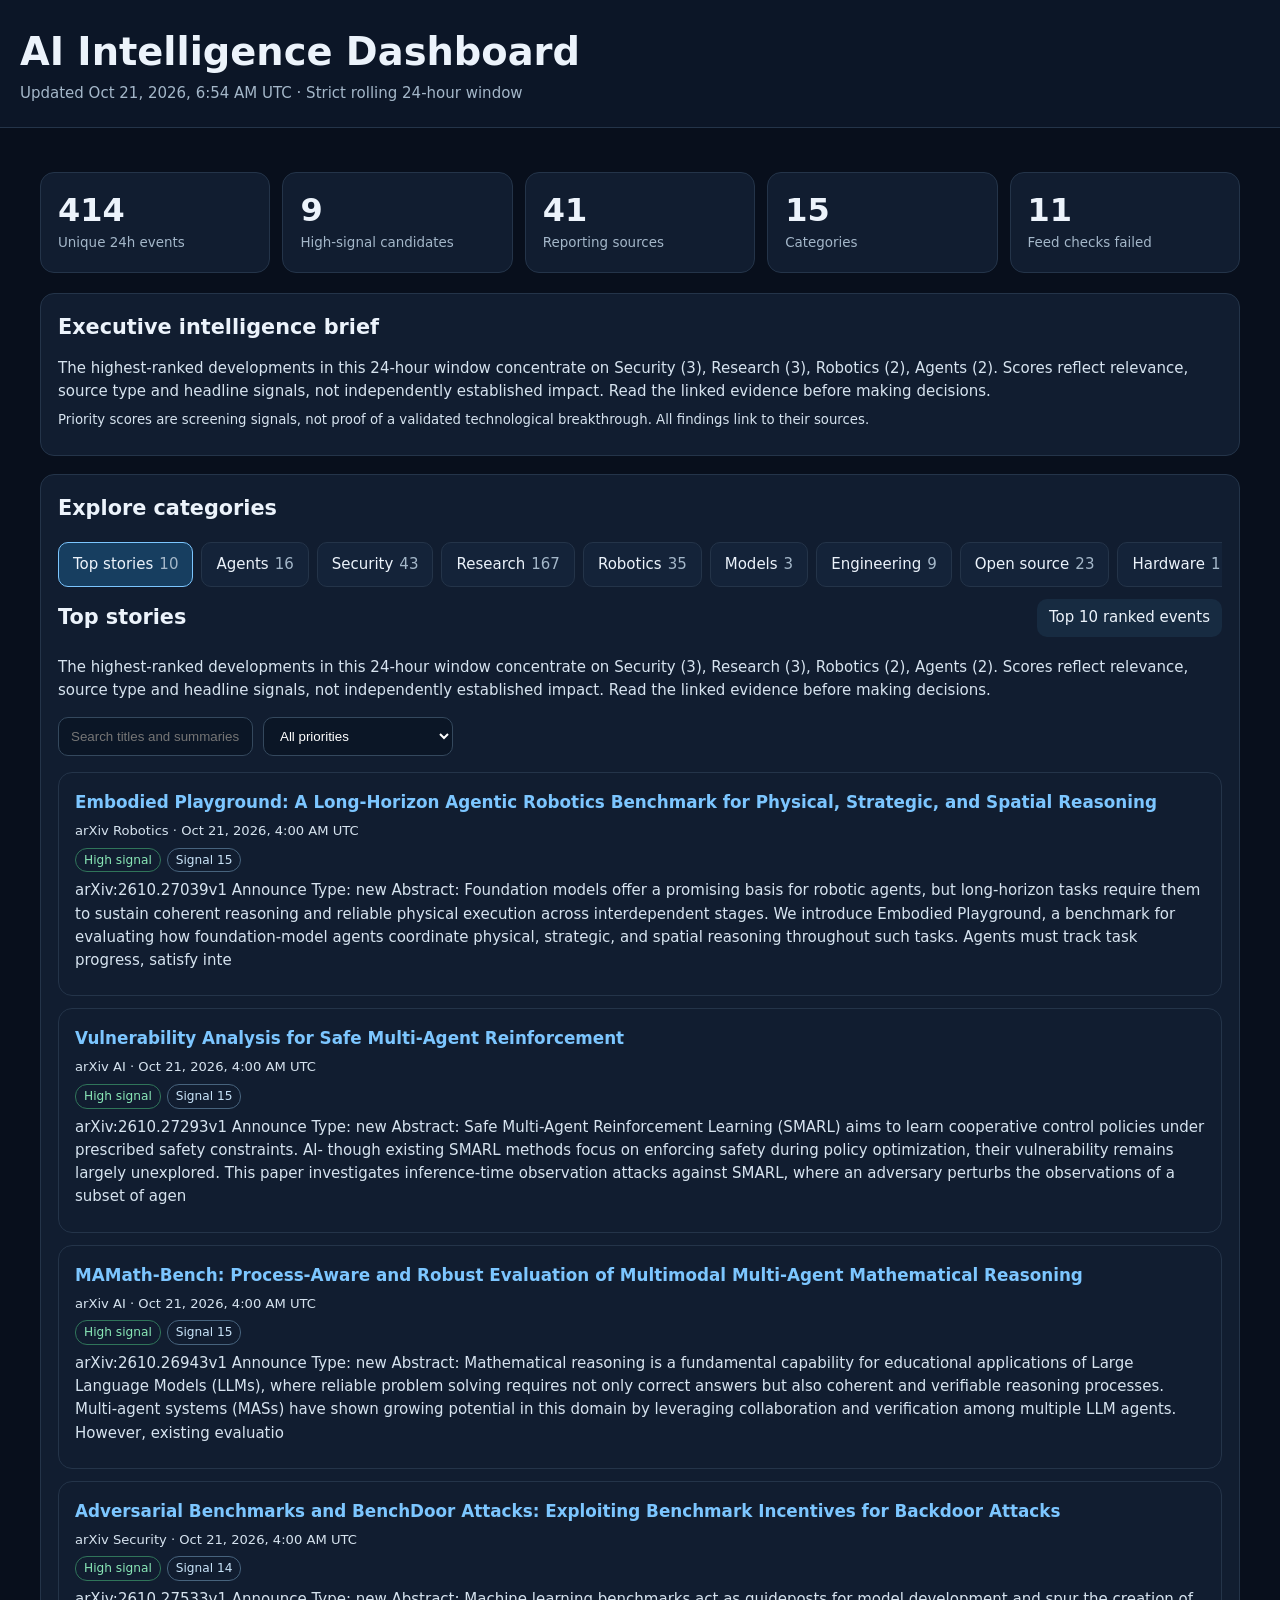
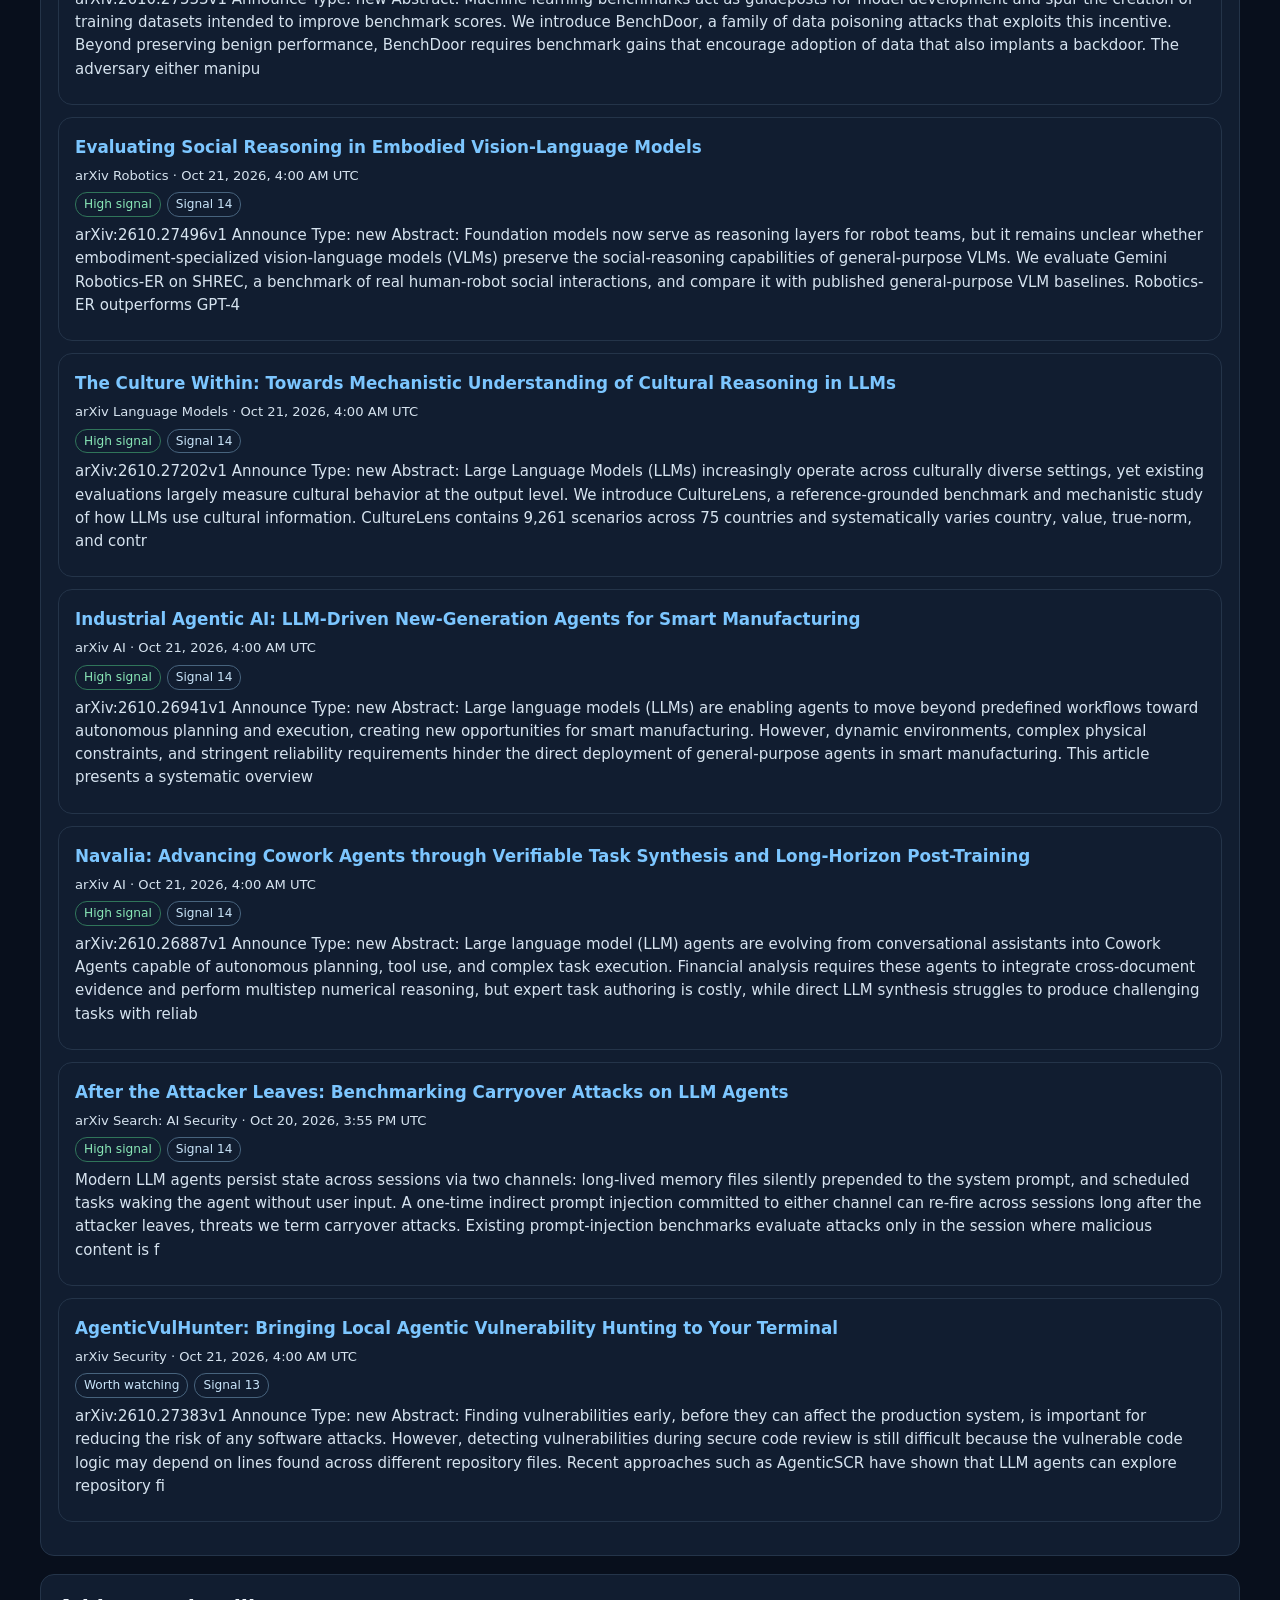
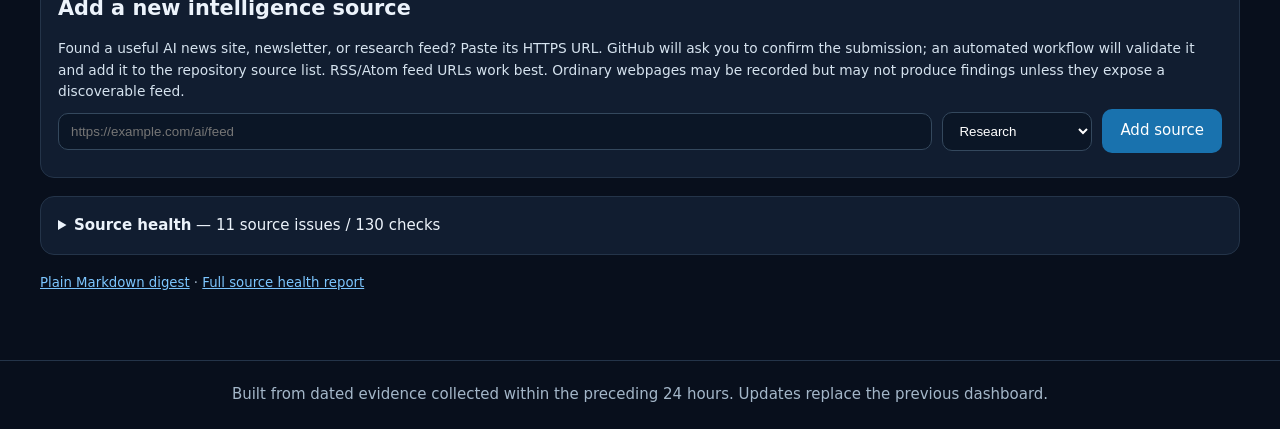
==== commit f4be83f5: "chore: update daily AI digest" ====
--- a/docs/index.html
+++ b/docs/index.html
@@ -1,202 +1 @@
-<!doctype html><html lang="en"><head><meta charset="utf-8"><meta name="viewport" content="width=device-width,initial-scale=1"><meta http-equiv="Content-Security-Policy" content="default-src 'none'; style-src 'unsafe-inline'; img-src https: data:; base-uri 'none'; form-action 'none'"><title>Daily AI Intelligence Digest</title><style>body{font:16px/1.65 system-ui,Arial,sans-serif;color:#171a22;max-width:920px;margin:0 auto;padding:32px 22px;background:#fafafa}h1{font-size:2rem}h2{margin-top:2.2rem;border-bottom:1px solid #ddd;padding-bottom:.5rem}h3{font-size:1.05rem;margin-bottom:.2rem}p{margin:.6rem 0 1.1rem}a{color:#1556a5}blockquote{border-left:3px solid #777;padding-left:15px;color:#555}code{background:#eee;padding:2px 5px}footer{margin-top:50px}</style></head><body><h1>Daily AI Intelligence Digest</h1>
-<p><strong>Updated:</strong> 2026-10-21 06:08 UTC<br />
-<strong>Window:</strong> last 36 hours · <strong>Stories in window:</strong> 452 · <strong>New database records:</strong> 1401</p>
-<blockquote>
-<p>This page is replaced every run. Findings history is preserved in <code>data/findings.sqlite</code>.</p>
-</blockquote>
-<h2>Robotics</h2>
-<h3><a href="https://arxiv.org/abs/2610.27039">Embodied Playground: A Long-Horizon Agentic Robotics Benchmark for Physical, Strategic, and Spatial Reasoning</a></h3>
-<p><strong>Source:</strong> arXiv Robotics · <strong>Published:</strong> 2026-10-21</p>
-<p>arXiv:2610.27039v1 Announce Type: new  Abstract: Foundation models offer a promising basis for robotic agents, but long-horizon tasks require them to sustain coherent reasoning and reliable physical execution across interdependent stages. We introduce Embodied Playground, a benchmark for evaluating how foundation-model</p>
-<h3><a href="https://arxiv.org/abs/2610.27496">Evaluating Social Reasoning in Embodied Vision-Language Models</a></h3>
-<p><strong>Source:</strong> arXiv Robotics · <strong>Published:</strong> 2026-10-21</p>
-<p>arXiv:2610.27496v1 Announce Type: new  Abstract: Foundation models now serve as reasoning layers for robot teams, but it remains unclear whether embodiment-specialized vision-language models (VLMs) preserve the social-reasoning capabilities of general-purpose VLMs. We evaluate Gemini Robotics-ER on SHREC, a benchmark o</p>
-<h3><a href="https://arxiv.org/abs/2610.27387">Training Controllable World Models via Action Influence Maximization</a></h3>
-<p><strong>Source:</strong> arXiv Robotics · <strong>Published:</strong> 2026-10-21</p>
-<p>arXiv:2610.27387v1 Announce Type: new  Abstract: Action-conditioned video generative models trained on successful, goal-directed demonstrations tend to ignore the commanded action, rendering a plausible expert-like future regardless of what is asked of them. We trace this failure to training data that lack sufficient a</p>
-<h3><a href="https://arxiv.org/abs/2610.27162">Visual Task Modeling and Automated Planning for Humanoid Robots in Education of Individuals with Autism Spectrum Disorder</a></h3>
-<p><strong>Source:</strong> arXiv Robotics · <strong>Published:</strong> 2026-10-21</p>
-<p>arXiv:2610.27162v1 Announce Type: new  Abstract: In robot-assisted education, a robot must understand how to complete a task in order to effectively guide a student through it. We present a novel method that enables a semi-autonomous, camera-equipped robot to recognise the task goal and plan actions to achieve it. Our</p>
-<h3><a href="https://arxiv.org/abs/2610.27794">Multi-View Latent Action Pretraining for Cross-Embodiment Robot Learning from Videos</a></h3>
-<p><strong>Source:</strong> arXiv Robotics · <strong>Published:</strong> 2026-10-21</p>
-<p>arXiv:2610.27794v1 Announce Type: new  Abstract: Action-free videos are an appealing substitute for costly teleoperated data. Latent action models (LAMs) turn videos into a supervision signal by inferring abstract actions between frames. Existing LAMs observe a single camera view, which resolves 6D robot actions only a</p>
-<h3><a href="https://arxiv.org/abs/2610.27677">CovNav: Conformal Prediction-Guided Adaptive Inference for Object Goal Navigation</a></h3>
-<p><strong>Source:</strong> arXiv Robotics · <strong>Published:</strong> 2026-10-21</p>
-<p>arXiv:2610.27677v1 Announce Type: new  Abstract: In object goal navigation (ObjectNav), an embodied agent must find a target object (e.g., &quot;find a bed&quot;) in a previously unseen environment, relying on spatial commonsense such as object co-occurrence. Large Language Models (LLMs) encode this commonsense, but deploying th</p>
-<h3><a href="https://arxiv.org/abs/2610.27613">Embodied Task Agents Can Perform Fine Manipulation through Tactile In-Context Learning</a></h3>
-<p><strong>Source:</strong> arXiv Robotics · <strong>Published:</strong> 2026-10-21</p>
-<p>arXiv:2610.27613v1 Announce Type: new  Abstract: Can embodied task agents use tactile experience to perform fine manipulation without task-specific model training? We investigate this capability through Tactile-ETA, a system that incorporates tactile experience into an embodied task agent through in-context learning. S</p>
-<h3><a href="https://arxiv.org/abs/2610.27414">Real-Time Disturbance-Aware Koopman Model Predictive Control for Quadrotors in Spatially Varying Winds</a></h3>
-<p><strong>Source:</strong> arXiv Robotics · <strong>Published:</strong> 2026-10-21</p>
-<p>arXiv:2610.27414v1 Announce Type: new  Abstract: Reliable quadrotor flight in disturbed environments requires predictive models that remain accurate as unmodeled aerodynamic effects change during deployment. We introduce a disturbance-aware Koopman Control Family (DA-KCF) framework that preserves an offline-identified</p>
-<h2>Security</h2>
-<h3><a href="https://arxiv.org/abs/2610.28425v1">After the Attacker Leaves: Benchmarking Carryover Attacks on LLM Agents</a></h3>
-<p><strong>Source:</strong> arXiv Search: AI Security · <strong>Published:</strong> 2026-10-20</p>
-<p>Modern LLM agents persist state across sessions via two channels: long-lived memory files silently prepended to the system prompt, and scheduled tasks waking the agent without user input. A one-time indirect prompt injection committed to either channel can re-fire across sessions long after the attacker leaves, threats</p>
-<h3><a href="https://arxiv.org/abs/2610.27383">AgenticVulHunter: Bringing Local Agentic Vulnerability Hunting to Your Terminal</a></h3>
-<p><strong>Source:</strong> arXiv Security · <strong>Published:</strong> 2026-10-21</p>
-<p>arXiv:2610.27383v1 Announce Type: new  Abstract: Finding vulnerabilities early, before they can affect the production system, is important for reducing the risk of any software attacks. However, detecting vulnerabilities during secure code review is still difficult because the vulnerable code logic may depend on lines</p>
-<h3><a href="https://arxiv.org/abs/2610.27257">When Models Know but Can't Linearly Say: Relational Encoding Limits Linear Vulnerability Classification in Code LLMs</a></h3>
-<p><strong>Source:</strong> arXiv Security · <strong>Published:</strong> 2026-10-21</p>
-<p>arXiv:2610.27257v1 Announce Type: new  Abstract: Large language models can detect vulnerable code, yet the form of vulnerability encoding in their representations remains unclear. We analyze 8 code models spanning 6.7B-15B parameters on C programs using three datasets (DELTASECOMMITS, SVEN, and PRECISE-BUGS), comparing</p>
-<h3><a href="https://arxiv.org/abs/2610.27152">Model Exposure on One Device Endangers Others: Rethinking Edge Neural Network Security across Devices</a></h3>
-<p><strong>Source:</strong> arXiv Security · <strong>Published:</strong> 2026-10-21</p>
-<p>arXiv:2610.27152v1 Announce Type: new  Abstract: Neural networks (NNs) are increasingly deployed on edge devices such as mobile and IoT platforms, offering low latency and improved privacy compared to cloud-based deployment. However, on-device models embedded in mobile applications can be unpacked and exposed to advers</p>
-<h3><a href="https://arxiv.org/abs/2610.27739">Make the Adversary Spend More Energy: Generative Deception against Language-Model Attackers in Critical Infrastructure</a></h3>
-<p><strong>Source:</strong> arXiv Security · <strong>Published:</strong> 2026-10-21</p>
-<p>arXiv:2610.27739v1 Announce Type: new  Abstract: Language-model attackers consume computational resources as they explore and interact with a target, creating an opportunity for cyber deception to impose costs. Whether such engagements favor the defender requires measuring both sides. We evaluate an autonomous language</p>
-<h3><a href="https://arxiv.org/abs/2610.27653">A Unified Attack Framework against Statistical Generative Watermarks for Large Language Models</a></h3>
-<p><strong>Source:</strong> arXiv Security · <strong>Published:</strong> 2026-10-21</p>
-<p>arXiv:2610.27653v1 Announce Type: new  Abstract: Watermarking has emerged as a key tool for identifying text generated by large language models (LLMs), with current schemes embedding statistical signals into the generation process to enable later detection. In this work, we identify a shared weakness across a broad cla</p>
-<h3><a href="https://arxiv.org/abs/2610.27533">Adversarial Benchmarks and BenchDoor Attacks: Exploiting Benchmark Incentives for Backdoor Attacks</a></h3>
-<p><strong>Source:</strong> arXiv Security · <strong>Published:</strong> 2026-10-21</p>
-<p>arXiv:2610.27533v1 Announce Type: new  Abstract: Machine learning benchmarks act as guideposts for model development and spur the creation of training datasets intended to improve benchmark scores. We introduce BenchDoor, a family of data poisoning attacks that exploits this incentive. Beyond preserving benign performa</p>
-<h3><a href="https://arxiv.org/abs/2610.27213">Profile-DP: Differential Privacy for User-Controlled Profile Release in Personalized LLM Inference</a></h3>
-<p><strong>Source:</strong> arXiv Security · <strong>Published:</strong> 2026-10-21</p>
-<p>arXiv:2610.27213v1 Announce Type: new  Abstract: Personalized large language models (LLMs) increasingly rely on profile-conditioned inference, pairing public requests with rich, user-specific facts. This paradigm exposes the user profile itself, together with the user's explicit sharing preferences. We introduce Profil</p>
-<h2>Research</h2>
-<h3><a href="https://arxiv.org/abs/2610.27293">Vulnerability Analysis for Safe Multi-Agent Reinforcement</a></h3>
-<p><strong>Source:</strong> arXiv AI · <strong>Published:</strong> 2026-10-21</p>
-<p>arXiv:2610.27293v1 Announce Type: new Abstract: Safe Multi-Agent Reinforcement Learning (SMARL) aims to learn cooperative control policies under prescribed safety constraints. Al- though existing SMARL methods focus on enforcing safety during policy optimization, their vulnerability remains largely unexplored. This pap</p>
-<h3><a href="https://arxiv.org/abs/2610.27046">ReuF2F: Benchmarking Coding Agents on Formalized Undergraduate Research Problems</a></h3>
-<p><strong>Source:</strong> arXiv AI · <strong>Published:</strong> 2026-10-21</p>
-<p>arXiv:2610.27046v1 Announce Type: new Abstract: As AI systems begin to resolve open research problems, reliable verification becomes increasingly important. Formal mathematics provides a trusted framework for mathematical reasoning, enabling agents to produce machine-checkable proofs while conducting mathematical explo</p>
-<h3><a href="https://arxiv.org/abs/2610.27245">Diagnostic Analysis for Large Language Model Reasoning</a></h3>
-<p><strong>Source:</strong> arXiv Language Models · <strong>Published:</strong> 2026-10-21</p>
-<p>arXiv:2610.27245v1 Announce Type: new Abstract: Reasoning structures (e.g., chains and graphs) are increasingly used for probabilistic inference, factuality verification, and uncertainty estimation, but their structural reliability is rarely evaluated directly. We test whether this reliability holds through a proposed</p>
-<h3><a href="https://arxiv.org/abs/2610.27205">LoWAgent: A Low-Resource Multilingual Benchmark for Web Agents</a></h3>
-<p><strong>Source:</strong> arXiv Language Models · <strong>Published:</strong> 2026-10-21</p>
-<p>arXiv:2610.27205v1 Announce Type: new Abstract: Web agents are typically evaluated on English-language interfaces, leaving their ability to operate across the world's multilingual websites largely unexplored. This gap is especially significant for low-resource languages, where standardized resources for evaluating web</p>
-<h3><a href="https://arxiv.org/abs/2610.27034">Fluent but Fallible: Benchmarking Hallucination and Factual Reliability in Large Language Models</a></h3>
-<p><strong>Source:</strong> arXiv Language Models · <strong>Published:</strong> 2026-10-21</p>
-<p>arXiv:2610.27034v1 Announce Type: new Abstract: Large Language Models (LLMs) have significantly advanced natural language processing and artificial intelligence applications through their capabilities in reasoning, text generation and knowledge retrieval. However, LLMs are still vulnerable to two important challenges:</p>
-<h3><a href="https://arxiv.org/abs/2610.27256">TxnQA: Benchmarking Analytical Reasoning and Evidence Grounding over Transaction Event Sequences</a></h3>
-<p><strong>Source:</strong> arXiv AI · <strong>Published:</strong> 2026-10-21</p>
-<p>arXiv:2610.27256v1 Announce Type: new Abstract: Analyzing merchant transaction histories requires dynamic temporal filtering, entity resolution, and aggregation over irregular event streams--operations poorly captured by static tabular or time-series forecasting benchmarks. We introduce TxnQA, an analytical QA benchmar</p>
-<h3><a href="https://arxiv.org/abs/2610.27119">PORA: Learning When More Reasoning Pays Off for LLM Agents</a></h3>
-<p><strong>Source:</strong> arXiv AI · <strong>Published:</strong> 2026-10-21</p>
-<p>arXiv:2610.27119v1 Announce Type: new Abstract: LLM agents perform tasks over multiple steps and revise their actions based on feedback. As the total reasoning budget is often limited and must support future steps, the agent must choose between short and long reasoning before each action. Longer reasoning may improve t</p>
-<h3><a href="https://arxiv.org/abs/2610.26943">MAMath-Bench: Process-Aware and Robust Evaluation of Multimodal Multi-Agent Mathematical Reasoning</a></h3>
-<p><strong>Source:</strong> arXiv AI · <strong>Published:</strong> 2026-10-21</p>
-<p>arXiv:2610.26943v1 Announce Type: new Abstract: Mathematical reasoning is a fundamental capability for educational applications of Large Language Models (LLMs), where reliable problem solving requires not only correct answers but also coherent and verifiable reasoning processes. Multi-agent systems (MASs) have shown gr</p>
-<h2>Community</h2>
-<h3><a href="https://www.reddit.com/r/LocalLLaMA/comments/1xbdxg3/kflash_benchmarks_of_newly_released_versions_of/">KFlash: Benchmarks of newly released versions of Apple Silicon optimized engines: 1.4.0 Splash (DFlash2 ~ 50 tok/s) vs 0.2 Kapitsa (KFlash ~65 tok/s), MLX(MTP) &amp; more on Qwen 3.8 27b/4b/35b 4Q on Macbook Pro M4 Pro 48 GB 2024, 48GB &amp; Macboo</a></h3>
-<p><strong>Source:</strong> Reddit LocalLLaMA · <strong>Published:</strong> 2026-10-21</p>
-<p>hey folks, its Ye, I work on an open source project called Kapitsa : its a fast Apple Silicon optimized inference engine built for Qwen and Nemotron models. this week two new releases landed in local inference: Inco shipped Splash 1.4.0 yesterday, and we shipped Kapitsa 0.2 today with a new speculative decoding method</p>
-<h3><a href="https://www.reddit.com/r/LocalLLaMA/comments/1xbexic/new_sota_27b_local_decision_model_drex_max_20/">New Sota 27B local Decision model: Drex Max 2.0</a></h3>
-<p><strong>Source:</strong> Reddit LocalLLaMA · <strong>Published:</strong> 2026-10-21</p>
-<p>submitted by /u/DotaMate [link] [comments]</p>
-<h3><a href="https://www.reddit.com/r/LocalLLaMA/comments/1xbcir1/does_anyone_take_requests_to_create_heretic/">Does anyone take requests to create heretic models? I want a heretic version of this qwen 3.8 27B finetune that says it’s better than swift!</a></h3>
-<p><strong>Source:</strong> Reddit LocalLLaMA · <strong>Published:</strong> 2026-10-21</p>
-<p>This model is cool af! submitted by /u/Borkato [link] [comments]</p>
-<h3><a href="https://www.reddit.com/r/LocalLLaMA/comments/1xbc9og/i_made_a_pinokio_app_for_fish_audios_new_tts/">I made a Pinokio app for Fish Audio's new TTS model &quot;Drama 3&quot;, which fixes many of the issues people found (silent takes, missing words)</a></h3>
-<p><strong>Source:</strong> Reddit LocalLLaMA · <strong>Published:</strong> 2026-10-21</p>
-<p>submitted by /u/Thomas_Eric [link] [comments]</p>
-<h3><a href="https://www.reddit.com/r/LocalLLaMA/comments/1xb73q4/we_built_the_aim_system_one_index_a_leaderboard/">We built the AIM System One Index, a leaderboard for decision models (57 models ranked on accuracy, bias, cost and latency)</a></h3>
-<p><strong>Source:</strong> Reddit LocalLLaMA · <strong>Published:</strong> 2026-10-20</p>
-<p>We’ve been testing “System One” models, also called decision models. Instead of generating text token by token, they return a typed decision with a probability for each option in a single pass. To compare them, we put together the AIM System One Index. It combines three benchmarks: Browser tasks: 50 tasks, one attempt</p>
-<h3><a href="https://www.reddit.com/r/LocalLLaMA/comments/1xb6zds/eagle4_released_faster_than_dflash2_dspark/">Eagle-4 Released: Faster than DFlash2 &amp; DSpark</a></h3>
-<p><strong>Source:</strong> Reddit LocalLLaMA · <strong>Published:</strong> 2026-10-20</p>
-<p>Insane numbers, so far only Qwen3.8-27B is supported but wow those are some good numbers. Will watch closely when this lands in llama.cpp/vLLM ### Qwen 3.8 27B Benchmark Results Method Speedup over Vanilla MTP 2.22× DSpark 2.57× DFlash 2 2.80× EAGLE-4 3.59× submitted by /u/TKGaming_11 [link] [comments]</p>
-<h3><a href="https://www.reddit.com/r/LocalLLaMA/comments/1xb45bq/i_built_an_rk3588_npu_runtime_without_any/">I built an RK3588 NPU runtime without any proprietary inference libraries: Qwen3.5-4B at ~10 tok/s, ~2x faster than vendor SDK.</a></h3>
-<p><strong>Source:</strong> Reddit LocalLLaMA · <strong>Published:</strong> 2026-10-20</p>
-<p>If you have an RK3588 board, here’s another way to put its NPU to work. I made open_rknpu2_lm_infer, a local LLM inference engine for the Rockchip RK3588 NPU. It runs without Rockchip’s proprietary userspace inference libraries. The upper part is written in Rust and the NPU operators are coded with C++. No black-box, y</p>
-<h3><a href="https://www.reddit.com/r/LocalLLaMA/comments/1xazrvd/qev08b_new_sota_tiny_local_decision_model/">qev-0.8b · New SOTA tiny local decision model</a></h3>
-<p><strong>Source:</strong> Reddit LocalLLaMA · <strong>Published:</strong> 2026-10-20</p>
-<p>submitted by /u/fajfas3 [link] [comments]</p>
-<h2>Enterprise</h2>
-<h3><a href="https://aws.amazon.com/blogs/machine-learning/access-openai-gpt-models-on-amazon-bedrock-from-canada-with-cross-region-inference">Access OpenAI GPT models on Amazon Bedrock from Canada with cross-Region inference</a></h3>
-<p><strong>Source:</strong> AWS Machine Learning · <strong>Published:</strong> 2026-10-20</p>
-<p>Canadian organizations can now access OpenAI GPT-5.6, GPT-6, and GPT-6.1 models on Amazon Bedrock from the Canada (Central) and Canada West (Calgary) Regions using cross-Region inference. This post covers the models and inference profiles, how to set up permissions, and how to invoke them with the Responses, Chat Compl</p>
-<h3><a href="https://aws.amazon.com/blogs/machine-learning/beyond-the-kv-cache-training-and-serving-i14s-laplace-3b-linear-attention-model-on-aws-trainium2-with-native-pytorch">Beyond the KV cache: Training and serving i14’s Laplace 3B linear attention model on AWS Trainium2 with native PyTorch</a></h3>
-<p><strong>Source:</strong> AWS Machine Learning · <strong>Published:</strong> 2026-10-20</p>
-<p>Learn how i14 trained and served Laplace 3B, a linear attention model, on AWS Trainium2 using native PyTorch. Its recurrent state stays fixed at 29.5 MB per sequence regardless of context length, avoiding the growing key-value cache of transformer models and keeping serving memory predictable.</p>
-<h3><a href="https://aws.amazon.com/blogs/machine-learning/work-management-context-for-ai-agents-with-smartsheet-mcp-on-aws">Work management context for AI agents with Smartsheet MCP on AWS</a></h3>
-<p><strong>Source:</strong> AWS Machine Learning · <strong>Published:</strong> 2026-10-20</p>
-<p>The Smartsheet Model Context Protocol (MCP) Server lets AI agents read, update, and act on live work management data. This post shows two ways to connect it on AWS: Amazon Quick for business teams and Kiro for developers, so your agents can work with Smartsheet without switching tools.</p>
-<h3><a href="https://aws.amazon.com/blogs/machine-learning/from-data-to-decisions-conversational-supply-chain-intelligence-with-amazon-quick-and-amazon-bedrock-agentcore">From data to decisions: Conversational supply chain intelligence with Amazon Quick and Amazon Bedrock AgentCore</a></h3>
-<p><strong>Source:</strong> AWS Machine Learning · <strong>Published:</strong> 2026-10-20</p>
-<p>Enterprise supply chains are data-rich but insight-poor, with the data to decide scattered across ERP, monitoring, procurement, and email. This post shows how Amazon Bedrock AgentCore exposes those systems as a governed tool layer, and how Amazon Quick turns them into one conversational experience for business users, w</p>
-<h3><a href="https://aws.amazon.com/blogs/machine-learning/fine-tuning-gpt-oss-20b-for-multilingual-reasoning-on-amazon-sagemaker-hyperpod">Fine-tuning GPT-OSS-20B for multilingual reasoning on Amazon SageMaker HyperPod</a></h3>
-<p><strong>Source:</strong> AWS Machine Learning · <strong>Published:</strong> 2026-10-20</p>
-<p>Learn how we fine-tuned GPT-OSS-20B for multilingual reasoning on Amazon SageMaker HyperPod, and how to decide between supervised fine-tuning (SFT) and reinforcement learning with GRPO. SFT took reasoning-language accuracy from 22% to 100%, and GRPO added measurable gains where headroom existed.</p>
-<h3><a href="https://aws.amazon.com/blogs/machine-learning/discover-tools-at-runtime-with-aws-agent-registry">Discover tools at runtime with AWS Agent Registry</a></h3>
-<p><strong>Source:</strong> AWS Machine Learning · <strong>Published:</strong> 2026-10-20</p>
-<p>Hardcoded tool wiring breaks down as an agent's catalog grows from a handful of tools to hundreds. This post walks through a runtime Discover, Instantiate, Execute loop built on AWS Agent Registry, where an orchestrator discovers MCP servers and A2A agents through semantic search at runtime instead of compiling every t</p>
-<h3><a href="https://aws.amazon.com/blogs/machine-learning/securing-ai-agent-identity-with-x-509-pki-on-aws">Securing AI agent identity with X.509 PKI on AWS</a></h3>
-<p><strong>Source:</strong> AWS Machine Learning · <strong>Published:</strong> 2026-10-20</p>
-<p>Learn how to secure multi-agent AI systems with cryptographic identity using Keyfactor EJBCA and AWS services. This reference architecture combines signed request envelopes, user-signed delegation assertions, RFC 8693 audience-scoped tokens, and real-time OCSP revocation to prove agent identity and prevent request forg</p>
-<h3><a href="https://aws.amazon.com/blogs/machine-learning/how-eon-built-multi-cloud-investigation-with-an-mcp-gateway-on-amazon-bedrock-agentcore">How Eon built multi-cloud investigation with an MCP Gateway on Amazon Bedrock AgentCore</a></h3>
-<p><strong>Source:</strong> AWS Machine Learning · <strong>Published:</strong> 2026-10-20</p>
-<p>Learn how Eon replaced per-tool credentials and local MCP processes across AWS, GCP, and Azure with a single authenticated Amazon Bedrock AgentCore gateway, giving more than 100 developers and autonomous agents unified access to production investigation and cutting new-engineer onboarding from two days to two minutes.</p>
-<h2>News</h2>
-<h3><a href="https://techcrunch.com/2026/10/19/microsoft-says-ai-agents-are-like-insider-threats-as-frontier-models-cant-be-trusted">Microsoft says AI agents are like insider threats as ‘frontier models can’t be trusted’</a></h3>
-<p><strong>Source:</strong> TechCrunch AI · <strong>Published:</strong> 2026-10-19</p>
-<p>Microsoft wants enterprises to closely watch the agents that employees use with systems not controlled by AI labs like OpenAI and Anthropic.</p>
-<h3><a href="https://arstechnica.com/gadgets/2026/10/openbsd-8-0-lands-with-intel-arc-graphics-support/">OpenBSD 8.0 arrives with security record still intact</a></h3>
-<p><strong>Source:</strong> Ars Technica · <strong>Published:</strong> 2026-10-20</p>
-<p>OpenBSD 8.0 lands with Intel Arc support, ARM64 hibernation, and 64-vCPU guests</p>
-<h3><a href="https://arstechnica.com/security/2026/10/php-maintainers-tell-web-devs-to-prepare-themselves-for-critical-security-patches/">PHP warns it plans to release 2 emergency patches imminently</a></h3>
-<p><strong>Source:</strong> Ars Technica · <strong>Published:</strong> 2026-10-21</p>
-<p>Unconfirmed report claims PHP2Shell exploit remotely executes code on PHP sites.</p>
-<h3><a href="https://techcrunch.com/2026/10/20/anthropic-pitches-ai-safety-bill-that-may-block-a-model-if-50-people-could-be-killed">Anthropic pitches AI safety bill that may block a model if 50+ people could be killed</a></h3>
-<p><strong>Source:</strong> TechCrunch AI · <strong>Published:</strong> 2026-10-20</p>
-<p>The proposed policy seems to offer protections against AI running amok but actually forbids federal agencies from blocking a model's release without the permission of a judge.</p>
-<h3><a href="https://techcrunch.com/2026/10/20/google-has-joined-amazon-in-attacking-nvidias-stronghold-with-ai-app-developers">Google has joined Amazon in attacking Nvidia’s stronghold with AI app developers</a></h3>
-<p><strong>Source:</strong> TechCrunch AI · <strong>Published:</strong> 2026-10-20</p>
-<p>Google has joined Amazon in releasing a developer tool that makes it easy for PyTorch users to move their apps off Nvidia GPUs.</p>
-<h3><a href="https://techcrunch.com/2026/10/20/plants-can-speak-using-electricity-so-this-startup-built-an-ai-model-to-decipher-their-language">Plants can speak using electricity, so this startup built an AI model to decipher their language</a></h3>
-<p><strong>Source:</strong> TechCrunch AI · <strong>Published:</strong> 2026-10-20</p>
-<p>Electric Plant has built an AI-powered translator to help humans listen to what plants are saying with the subtle electricity coursing through their stems.</p>
-<h2>Hardware</h2>
-<h3><a href="https://arxiv.org/abs/2610.27213v1">Profile-DP: Differential Privacy for User-Controlled Profile Release in Personalized LLM Inference</a></h3>
-<p><strong>Source:</strong> arXiv Search: Efficient Inference · <strong>Published:</strong> 2026-10-19</p>
-<p>Personalized large language models (LLMs) increasingly rely on profile-conditioned inference, pairing public requests with rich, user-specific facts. This paradigm exposes the user profile itself, together with the user's explicit sharing preferences. We introduce Profile-DP, a policy-aware local differential privacy f</p>
-<h2>Agents</h2>
-<h3><a href="https://arxiv.org/abs/2610.28629v1">GBClaw: An agentic AI framework for atomistic grain boundary research and mechanistic discovery</a></h3>
-<p><strong>Source:</strong> arXiv Search: AI Agents · <strong>Published:</strong> 2026-10-20</p>
-<p>Agentic artificial intelligence (AI) systems hold immense potential for automating complex workflows in materials discovery and design, but extending them to domain-intensive mechanistic investigations remains challenging. Here, we present GBClaw, an agentic AI framework for investigating the structure and deformation</p>
-<h3><a href="https://arxiv.org/abs/2610.28612v1">TraceLite: Efficient Trace Reduction for SWE Agents via Optical Compression and Redundancy Removal</a></h3>
-<p><strong>Source:</strong> arXiv Search: AI Agents · <strong>Published:</strong> 2026-10-20</p>
-<p>Software engineering agents solve repository-level tasks through iterative tool use, but their continuously growing interaction traces incur substantial token consumption and inference overhead. Existing compression approaches often require model training, auxiliary LLM calls, or assumptions about specific content such</p>
-<h3><a href="https://arxiv.org/abs/2610.28397v1">MAS-Guard: Unified Guardrails from Individual Agents to Multi-Agent LLM Systems</a></h3>
-<p><strong>Source:</strong> arXiv Search: AI Agents · <strong>Published:</strong> 2026-10-20</p>
-<p>Agentic AI extends large language models (LLMs) from generating responses to planning and executing complex workflows, substantially expanding their utility while exposing applications to unsafe actions, information leakage, and adversarial manipulation. Multi-agent systems further expand these capabilities through spe</p>
-<h3><a href="https://arxiv.org/abs/2610.28386v1">VisualEvolve: A Skill Self-Evolution Framework for Visual Reasoning</a></h3>
-<p><strong>Source:</strong> arXiv Search: AI Agents · <strong>Published:</strong> 2026-10-20</p>
-<p>Visual tool use enables vision-language models (VLMs) to acquire task-relevant evidence, but its effectiveness can be limited by predefined visual operations and the tool-use strategies learned during training. Representing these operations and strategies as reusable external skills allows them to be refined through se</p>
-<h3><a href="https://arxiv.org/abs/2610.28380v1">Object-Oriented Harness: Evolving Agent Harnesses through Object-Oriented Design</a></h3>
-<p><strong>Source:</strong> arXiv Search: AI Agents · <strong>Published:</strong> 2026-10-20</p>
-<p>Agent harnesses are executable code that specifies the prompts, tools, and control flow around a language model. A single global harness can struggle with heterogeneous tasks that require different execution strategies. In this work, we introduce Object-Oriented Harness (OO-Harness), a harness optimization framework th</p>
-<h2>Quantum</h2>
-<h3><a href="https://arxiv.org/abs/2610.27939">Local-Channel Stability of Classical $\mathbb Z_2$ Lattice Gauge Models</a></h3>
-<p><strong>Source:</strong> arXiv Quantum · <strong>Published:</strong> 2026-10-21</p>
-<p>arXiv:2610.27939v1 Announce Type: new  Abstract: We establish sufficient conditions for two-way local quantum-channel stability in classical $\mathbb Z_2$ lattice gauge models with spins on $m$-dimensional cells of a $d$-dimensional lattice. Each interaction multiplies the spins on the boundary of an $(m+1)$-cell. This</p>
-<h3><a href="https://arxiv.org/abs/2610.27070">Cavity models of non-Abelian gauge theories</a></h3>
-<p><strong>Source:</strong> arXiv Quantum · <strong>Published:</strong> 2026-10-21</p>
-<p>arXiv:2610.27070v1 Announce Type: new  Abstract: In quantum optics and related fields, cavity quantum electrodynamics provides a powerful framework for modeling the low-energy properties of bound charges coupled to electromagnetic fields, using a minimal set of atomic levels and isolated photonic modes. Here, we develo</p>
-<h2>Governance</h2>
-<h3><a href="https://arxiv.org/abs/2610.28539v1">Humans Correct Their Judgments Through Debate, but Weaker AI Models Do Not</a></h3>
-<p><strong>Source:</strong> arXiv Search: AI Governance · <strong>Published:</strong> 2026-10-20</p>
-<p>How can we effectively oversee AI systems that surpass human intelligence? AI Safety via Debate proposes that two AI systems argue opposing positions and a judge, either a human or a weaker model, decides which is correct. By facilitating supervisors in providing high-quality training signals, debate aims to encourage</p>
-<h2>Engineering</h2>
-<h3><a href="https://arxiv.org/abs/2610.28364v1">Context-Aware Prompt Injection Detection via Small Language Models in RAG Pipelines: nokast-secureRAG</a></h3>
-<p><strong>Source:</strong> arXiv Search: RAG and Retrieval · <strong>Published:</strong> 2026-10-20</p>
-<p>Local Retrieval-Augmented Generation (RAG) systems are vulnerable to indirect prompt injection and retrieval poisoning, where malicious instructions in retrieved content are mistaken for trusted input. We present nokast-secureRAG, a roughly 0.5B-parameter small language model that acts as a semantic firewall between re</p>
-<h3><a href="https://arxiv.org/abs/2610.28340v1">DeclineCraft: A RAG Abstention Benchmark for Jointly Measuring Combined Retrieval and Parametric Knowledge</a></h3>
-<p><strong>Source:</strong> arXiv Search: RAG and Retrieval · <strong>Published:</strong> 2026-10-20</p>
-<p>Reliable retrieval-augmented generation (RAG) requires recognizing when neither retrieved documents nor parametric knowledge supports an answer. We introduce DeclineCraft, a dynamic abstention benchmark whose unanswerable questions target Minecraft feature additions after a corpus cut-off, with audits of possible param</p>
-<h3><a href="https://arxiv.org/abs/2610.28216v1">A Multimodal Engineering GraphRAG Framework for Post-Wind-Event Building Assessment and Recovery Inference</a></h3>
-<p><strong>Source:</strong> arXiv Search: RAG and Retrieval · <strong>Published:</strong> 2026-10-20</p>
-<p>Post-event building assessment requires linking observed physical damage to its consequences for safety, habitability, functionality, and recovery. Yet post-disaster evidence is often heterogeneous, incomplete, and distributed across images and reconnaissance reports, while recovery models typically require structured</p>
-<h2>Open source</h2>
-<h3><a href="https://github.com/deepspeedai/DeepSpeed/releases/tag/v0.19.8">microsoft/DeepSpeed: v0.19.8 Patch Release</a></h3>
-<p><strong>Source:</strong> GitHub: microsoft/DeepSpeed · <strong>Published:</strong> 2026-10-20</p>
-<h2>What's Changed * Deprecate leftovers of compression library by @hwchen2017 in https://github.com/deepspeedai/DeepSpeed/pull/8535 * Update version.txt after 0.19.7 release by @loadams in https://github.com/deepspeedai/DeepSpeed/pull/8555 * Deprecate loco zero++ by @hwchen2017 in https://github.com/deepspeedai/DeepSpe</h2>
-<h3><a href="https://huggingface.co/blog/ibm-research/altk-evolve-bc">ALTK-Evolve: How learned memory tops the τ²-bench leaderboard on customer service tasks without a frontier model</a></h3>
-<p><strong>Source:</strong> Hugging Face Blog · <strong>Published:</strong> 2026-10-20</p>
-<p>Read the original source for details.</p>
-<hr />
-<p>Generated automatically. The primary source should be consulted before relying on any finding.</p>
-<p><strong>Distinct headline clusters:</strong> 59. Some headlines may cover the same event.</p>
-</body></html>+<!doctype html><html lang="en"><head><meta charset="utf-8"><meta name="viewport" content="width=device-width,initial-scale=1"><meta http-equiv="Content-Security-Policy" content="default-src 'none'; script-src 'self'; style-src 'self'; connect-src 'self'; base-uri 'none'; form-action 'none'"><title>AI Intelligence | Daily Dashboard</title><link rel="stylesheet" href="./style.css"></head><body><header><h1>AI Intelligence Dashboard</h1><div id="generated" class="subtitle">Loading latest daily report…</div></header><main><div id="stats" class="stats"></div><section class="panel"><h2>Executive intelligence brief</h2><p id="executive">Loading…</p><p class="small muted">Priority scores are screening signals, not proof of a validated technological breakthrough. All findings link to their sources.</p></section><section class="panel"><h2>Explore categories</h2><nav class="nav" id="tabs" aria-label="Categories"></nav><div class="section-head"><h2 id="category-name">Top stories</h2><div id="category-metrics" class="category-metrics"></div></div><p id="category-summary"></p><div class="tools"><input id="query" aria-label="Search stories" placeholder="Search titles and summaries"><select id="priority" aria-label="Priority filter"><option value="all">All priorities</option><option value="High signal">High signal</option><option value="Worth watching">Worth watching</option><option value="Other developments">Other developments</option></select></div><div class="stories" id="results"></div><button type="button" class="expand hidden" id="show-more">Show more</button></section><section class="panel"><h2>Add a new intelligence source</h2><p class="source-help">Found a useful AI news site, newsletter, or research feed? Paste its HTTPS URL. GitHub will ask you to confirm the submission; an automated workflow will validate it and add it to the repository source list. RSS/Atom feed URLs work best. Ordinary webpages may be recorded but may not produce findings unless they expose a discoverable feed.</p><div class="source-form"><input type="url" id="new-source-url" placeholder="https://example.com/ai/feed" aria-label="New source URL"><select id="new-source-category" aria-label="Source category"><option>Research</option><option>Security</option><option>Agents</option><option>Robotics</option><option>Models</option><option>Governance</option><option>Enterprise</option><option>Engineering</option><option>Open source</option><option>Hardware</option><option>News</option><option>Regional</option><option>Quantum</option><option>Community</option></select><button type="button" id="add-source">Add source</button></div><p class="source-help" id="source-feedback" aria-live="polite"></p></section><details class="panel"><summary><strong>Source health</strong> — <span id="health-count"></span></summary><p class="muted small">401/403 mean access restrictions; 429 rate limiting; 404 usually an invalid or removed endpoint. These failures are not evidence that the publisher is inactive.</p><div class="tablewrap"><table class="health-table"><thead><tr><th>Source</th><th>Type</th><th>Latest error</th><th>Consecutive failures</th></tr></thead><tbody id="health-body"></tbody></table></div></details><p class="muted small"><a href="./latest.md">Plain Markdown digest</a> · <a href="./source-health.md">Full source health report</a></p></main><footer>Built from dated evidence collected within the preceding 24 hours. Updates replace the previous dashboard.</footer><script src="./app.js" defer></script></body></html>
--- a/docs/style.css
+++ b/docs/style.css
@@ -0,0 +1,2 @@
+
+:root{color-scheme:dark;--bg:#080f1c;--card:#111d30;--line:#243449;--muted:#a4b7c9;--ink:#ecf3fb;--accent:#7cc6ff;--positive:#7ee4b2}*{box-sizing:border-box}body{margin:0;background:var(--bg);color:var(--ink);font:15px/1.55 ui-sans-serif,system-ui,Segoe UI,Arial,sans-serif}a{color:var(--accent)}header{padding:22px max(20px,calc((100vw - 1240px)/2));border-bottom:1px solid var(--line);background:#0c1627}h1{font-size:clamp(1.55rem,3vw,2.5rem);margin:0}h2{font-size:1.3rem;margin:0 0 14px}h3{font-size:1.05rem;margin:0}p{margin:7px 0}main{max-width:1240px;margin:auto;padding:24px 20px 60px}.subtitle,.meta,.muted{color:var(--muted)}.stats{display:grid;grid-template-columns:repeat(auto-fit,minmax(160px,1fr));gap:12px;margin:20px 0}.stat,.panel,.story{background:var(--card);border:1px solid var(--line);border-radius:14px;padding:17px}.stat strong{display:block;font-size:2rem;line-height:1.3}.stat span{color:var(--muted);font-size:.84rem}.panel{margin:18px 0}.panel p{color:#d6e3ef}.nav{display:flex;gap:8px;overflow-x:auto;padding:4px 0 12px;scrollbar-width:thin}.tab{background:#142339;border:1px solid var(--line);padding:10px 14px;border-radius:10px;color:var(--ink);cursor:pointer;white-space:nowrap}.tab.active{background:#173e60;border-color:var(--accent)}.tab:focus-visible,button:focus-visible{outline:2px solid var(--accent);outline-offset:2px}.tab span{color:var(--muted);margin-left:6px}.section-head{display:flex;justify-content:space-between;gap:12px;align-items:center;flex-wrap:wrap}.tools{display:flex;gap:10px;flex-wrap:wrap;margin:15px 0}input,select{background:#0b1626;border:1px solid #34485d;color:white;border-radius:10px;padding:10px 12px;min-width:190px}button{font:inherit}.stories{display:grid;gap:12px;margin:16px 0}.story{padding:16px}.story h3 a{text-decoration:none}.story h3 a:hover{text-decoration:underline}.story .meta{font-size:.82rem;margin:6px 0}.tag{display:inline-block;border:1px solid #47637d;border-radius:12px;padding:2px 8px;margin-right:6px;font-size:.76rem;color:#cae5fa}.hi{color:#89e7b7;border-color:#30755a}.summary{color:#ccdae9}.small{font-size:.83rem}.expand{background:none;border:1px solid #3d617d;color:var(--accent);padding:9px 15px;border-radius:10px;cursor:pointer}.hidden{display:none!important}.blank{color:var(--muted);padding:18px}footer{color:var(--muted);border-top:1px solid var(--line);padding:22px;text-align:center}.two{display:grid;grid-template-columns:1fr 1fr;gap:14px}.category-metrics{display:flex;gap:10px;flex-wrap:wrap;margin-bottom:12px}.category-metrics span{background:#172b41;border-radius:10px;padding:7px 12px}.source-form{display:flex;gap:10px;flex-wrap:wrap;align-items:center}.source-form input{flex:1;min-width:240px}.source-form select{min-width:150px}.source-form button{background:#1972ae;color:white;border:0;border-radius:10px;padding:10px 18px;cursor:pointer}.source-form button:hover{background:#2388cb}.source-help{color:var(--muted);font-size:.86rem}.health-table{width:100%;border-collapse:collapse;font-size:.82rem}td,th{text-align:left;border-bottom:1px solid var(--line);padding:9px;overflow-wrap:anywhere}.tablewrap{overflow:auto}@media(max-width:700px){.two{grid-template-columns:1fr}.stats{grid-template-columns:repeat(2,minmax(0,1fr))}.stat strong{font-size:1.5rem}}
